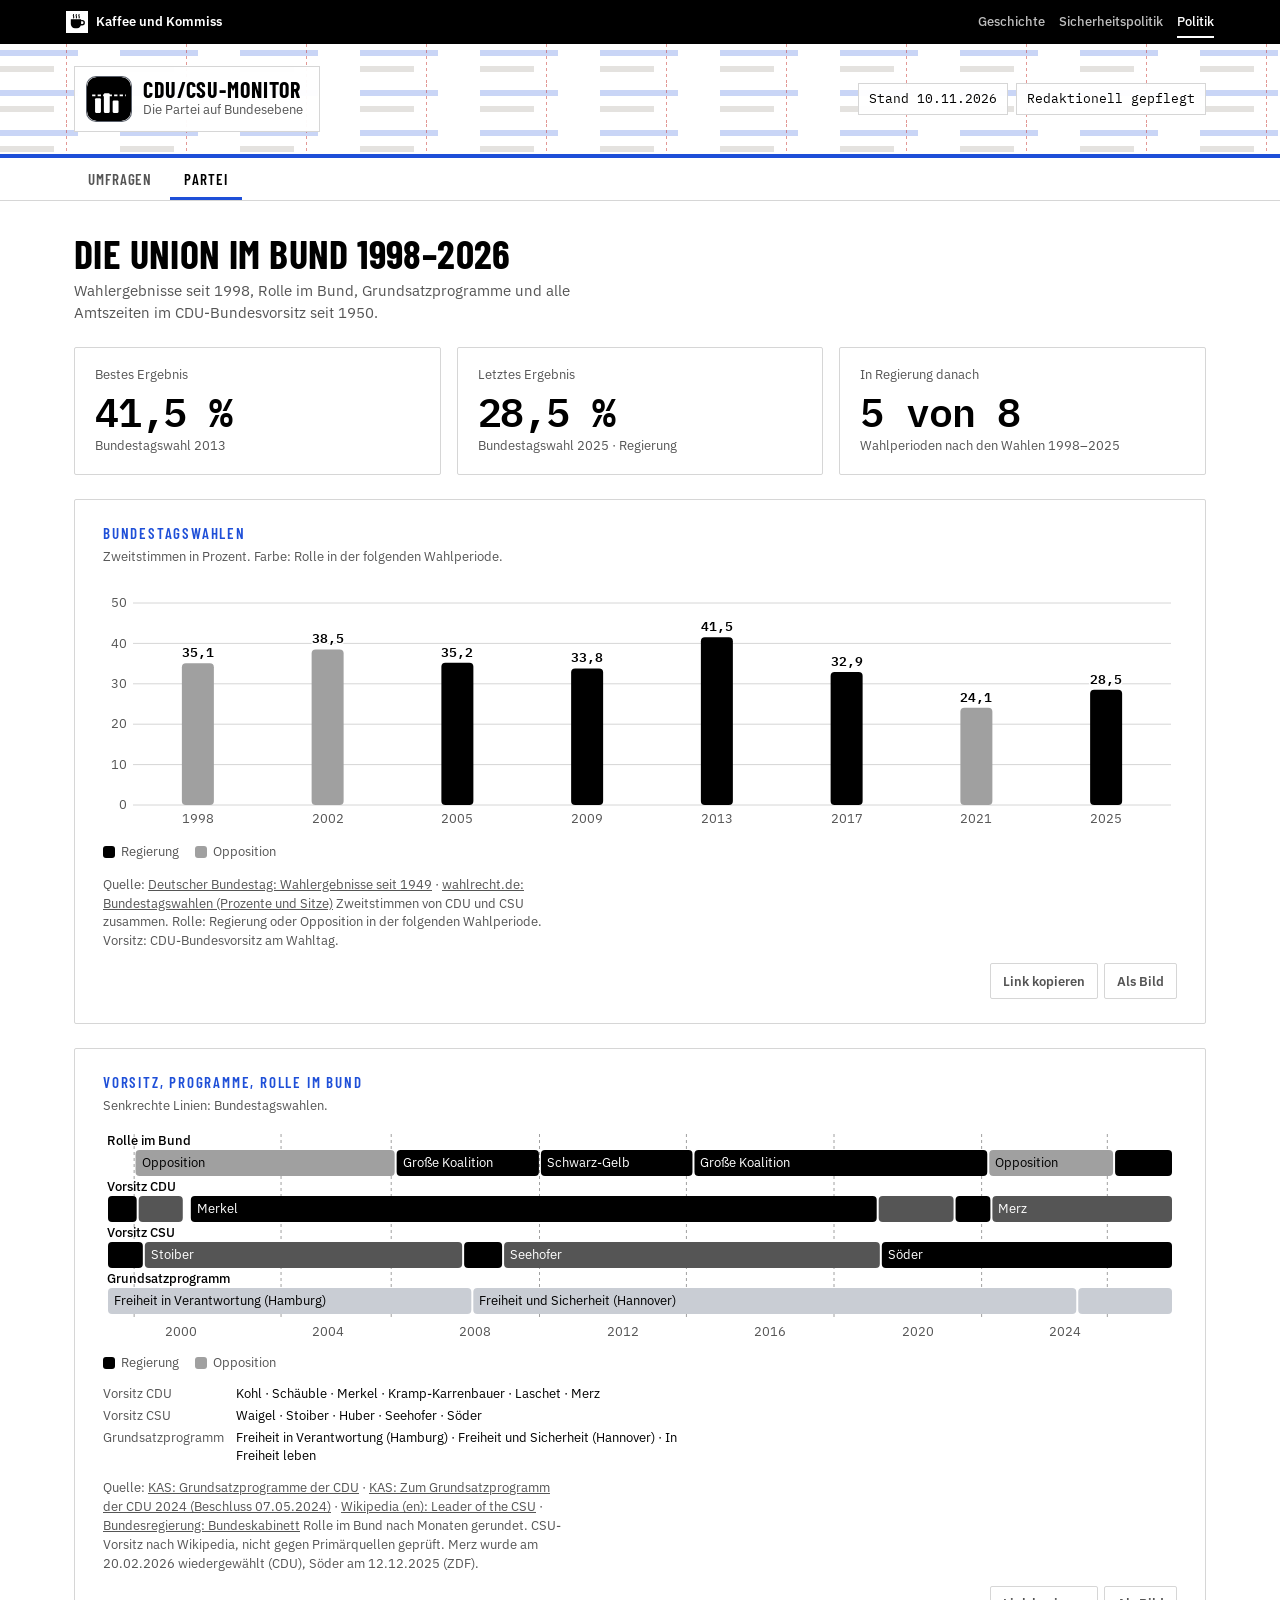
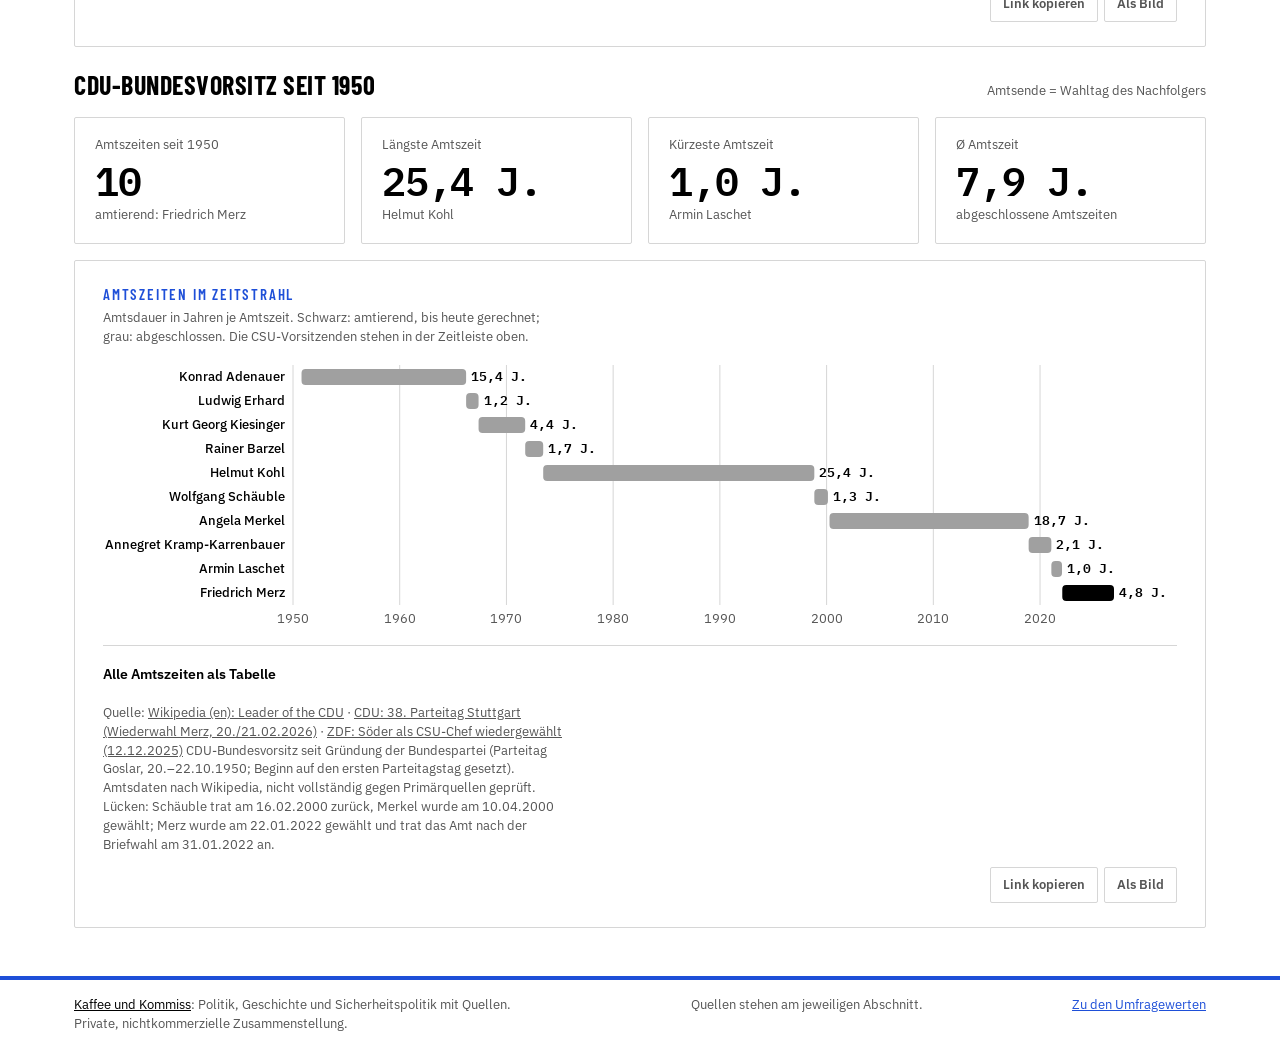
==== partei.html @ 8ecf2b10 "Neutrales Schwarz-Weiß wie im FDP-Monitor - bereich.css: Tinte #000, Grau #555 statt warmer Brauntön" ====
<!doctype html>
<html lang="de" class="kk-b-poli">
<head>
<meta charset="utf-8">
<meta name="viewport" content="width=device-width, initial-scale=1">
<title>CDU/CSU-Monitor · Partei</title>
<meta name="description" content="CDU/CSU auf Bundesebene 1998–2026: Wahlergebnisse, Rolle im Bund, Parteivorsitz und Grundsatzprogramme.">
<link rel="canonical" href="https://kaffeeundkommiss.github.io/cducsu-monitor/partei.html">
<!-- Vorschaukarten für Social Media und Blogs. Bilder erzeugt og/make-og.py (Routine, wöchentlich). -->
<meta property="og:type" content="website">
<meta property="og:site_name" content="CDU/CSU-Monitor">
<meta property="og:locale" content="de_DE">
<meta property="og:title" content="CDU/CSU-Monitor · Partei">
<meta property="og:description" content="CDU/CSU auf Bundesebene 1998–2026: Wahlergebnisse, Rolle im Bund, Parteivorsitz und Grundsatzprogramme.">
<meta property="og:url" content="https://kaffeeundkommiss.github.io/cducsu-monitor/partei.html">
<meta property="og:image" content="https://kaffeeundkommiss.github.io/cducsu-monitor/og/partei.png">
<meta property="og:image:width" content="1200">
<meta property="og:image:height" content="630">
<meta property="og:image:alt" content="Balkendiagramm der CDU/CSU-Bundestagswahlergebnisse seit 1998, gefärbt nach Rolle im Bund">
<meta name="twitter:card" content="summary_large_image">
<meta name="twitter:title" content="CDU/CSU-Monitor · Partei">
<meta name="twitter:description" content="CDU/CSU auf Bundesebene 1998–2026: Wahlergebnisse, Rolle im Bund, Parteivorsitz und Grundsatzprogramme.">
<meta name="twitter:image" content="https://kaffeeundkommiss.github.io/cducsu-monitor/og/partei.png">
<link rel="icon" href="icons/favicon.ico" sizes="32x32">
<link rel="icon" href="icons/favicon.svg" type="image/svg+xml">
<link rel="apple-touch-icon" sizes="180x180" href="icons/apple-touch-icon.png">
<link rel="manifest" href="manifest.webmanifest">
<meta name="theme-color" content="#000000">
<meta name="apple-mobile-web-app-title" content="CDU/CSU-Monitor">
<meta name="apple-mobile-web-app-capable" content="yes">
<link rel="preconnect" href="https://fonts.googleapis.com">
<link rel="preconnect" href="https://fonts.gstatic.com" crossorigin>
<link href="https://fonts.googleapis.com/css2?family=Barlow+Condensed:wght@500;600;700&family=IBM+Plex+Sans:wght@400;500;600;700&family=IBM+Plex+Mono:wght@400;500;600&display=swap" rel="stylesheet">
<link rel="stylesheet" href="basis.css">
<link rel="stylesheet" href="partei.css?v=2">
<link rel="stylesheet" href="bereich.css?v=2">
</head>
<body>
<div class="kk-leiste"><div class="kk-in">
  <a class="kk-haus" href="https://kaffeeundkommiss.github.io/"><img src="kk-tasse.svg" alt="" width="22" height="22"><span>Kaffee und Kommiss</span></a>
  <nav class="kk-bereiche" aria-label="Bereiche"><a href="https://kaffeeundkommiss.github.io/erster-Weltkrieg/">Geschichte</a><a href="https://kaffeeundkommiss.github.io/sicherheitspolitik/"><span class="kk-lang">Sicherheitspolitik</span><span class="kk-kurz">Sicherheit</span></a><a href="https://kaffeeundkommiss.github.io/politik/" aria-current="true">Politik</a></nav>
</div></div>

<header class="top">
  <div class="wrap">
    <div class="marke">
      <img src="icons/icon.svg" width="40" height="40" alt="">
      <div>
        <div class="name">CDU/CSU-Monitor</div>
        <div class="unter">Die Partei auf Bundesebene</div>
      </div>
    </div>
    <div class="badges">
      <span id="stand">Stand wird geladen …</span>
      <span>Redaktionell gepflegt</span>
    </div>
  </div>
</header>
<nav class="seiten" aria-label="Seiten">
  <div class="wrap">
    <a href="index.html">Umfragen</a>
    <a href="partei.html" aria-current="page">Partei</a>
  </div>
</nav>

<main>
  <section class="einleitung">
    <h1>Die Union im Bund 1998–2026</h1>
    <p>Wahlergebnisse seit 1998, Rolle im Bund, Grundsatzprogramme und alle Amtszeiten im CDU-Bundesvorsitz seit 1950.</p>
  </section>

  <section class="kennzahlen" id="kennzahlen" aria-label="Kennzahlen"></section>

  <section class="karte diagramm" id="bundestagswahlen" aria-labelledby="wahlen-titel" data-teilen="Bundestagswahlen" data-quelle="Bundeswahlleiterin">
    <h2 id="wahlen-titel">Bundestagswahlen</h2>
    <p class="sub">Zweitstimmen in Prozent. Farbe: Rolle in der folgenden Wahlperiode.</p>
    <div class="chart" id="chart-wahlen"></div>
    <div class="legende" id="legende-wahlen"></div>
    <p class="quelle" data-beleg="wahlen"></p>
  </section>


  <section class="karte diagramm" id="zeitleiste" aria-labelledby="zeit-titel" data-teilen="Vorsitz, Programme, Rolle im Bund" data-quelle="bpb, Bundeswahlleiterin">
    <h2 id="zeit-titel">Vorsitz, Programme, Rolle im Bund</h2>
    <p class="sub">Senkrechte Linien: Bundestagswahlen.</p>
    <div class="chart" id="chart-zeit"></div>
    <div class="legende" id="legende-zeit"></div>
    <dl class="zeit-schluessel" id="schluessel-zeit" hidden></dl>
    <p class="quelle" data-beleg="zeitleiste"></p>
  </section>

  <section class="vorsitz" id="vorsitz" aria-labelledby="vorsitz-titel">
    <div class="kopfzeile">
      <h2 id="vorsitz-titel">CDU-Bundesvorsitz seit 1950</h2>
      <span class="hint">Amtsende = Wahltag des Nachfolgers</span>
    </div>
    <div class="kennzahlen" id="vorsitz-kennzahlen"></div>
    <div class="karte diagramm" id="vorsitzende" data-teilen="Parteivorsitz" data-quelle="CDU, bpb">
      <h2 id="vorsitz-chart-titel">Amtszeiten im Zeitstrahl</h2>
      <p class="sub">Amtsdauer in Jahren je Amtszeit. Schwarz: amtierend, bis heute gerechnet; grau: abgeschlossen. Die CSU-Vorsitzenden stehen in der Zeitleiste oben.</p>
      <div class="chart" id="chart-vorsitz"></div>
      <details class="vtab">
        <summary>Alle Amtszeiten als Tabelle</summary>
        <div class="tabelle">
          <table id="tabelle-vorsitz">
            <thead><tr><th class="zahl">Nr.</th><th>Name</th><th>Beginn</th><th>Ende</th><th class="zahl">Jahre</th></tr></thead>
            <tbody></tbody>
          </table>
        </div>
      </details>
      <p class="quelle" data-beleg="vorsitz"></p>
    </div>
  </section>

</main>

<footer>
  <div class="wrap">
    <p class="kk-satz"><a href="https://kaffeeundkommiss.github.io/">Kaffee und Kommiss</a>: Politik, Geschichte und Sicherheitspolitik mit Quellen. Private, nichtkommerzielle Zusammenstellung.</p>
    <span>Quellen stehen am jeweiligen Abschnitt.</span>
    <span><a href="index.html">Zu den Umfragewerten</a></span>
  </div>
</footer>

<!-- ?v= bei jeder Änderung an monitor-utils.js / partei-utils.js hochzählen (Browser-Cache). -->
<script src="monitor-utils.js?v=3"></script>
<script src="partei-utils.js?v=3"></script>
<script src="teilen.js?v=2"></script>
<script src="partei-seite.js?v=3"></script>
</body>
</html>
---- basis.css ----
/* Kaffee und Kommiss: gemeinsames Grundsystem aller Bereiche (Variante B, 08.11.2026).
   Original im Repo kaffeeundkommiss/kaffeeundkommiss.github.io, Kopien in den Bereichs-Repos bitte gleich halten.
   Jeder Bereich setzt nur --kk-akzent, --kk-akzent-hell, --kk-kopf, --kk-muster und --kk-markierung. */
:root{
  --kk-grund:#F3F0E8; --kk-papier:#FFFDF8; --kk-tinte:#23211C; --kk-grau:#625B4E; --kk-linie:#DAD2C2;
  --kk-schild:rgba(255,253,248,.95); --kk-dimm:transparent;
  --kk-leiste:#000000; --kk-leiste-ink:#FFFFFF; --kk-leiste-mute:#BDBDBD;
  --kk-titel:"Barlow Condensed","Arial Narrow",system-ui,sans-serif;
  --kk-text:"IBM Plex Sans",system-ui,-apple-system,"Segoe UI",sans-serif;
  --kk-mono:"IBM Plex Mono",ui-monospace,"SF Mono",Menlo,monospace;
  --kk-max:960px;
  --kk-akzent:#2C281F; --kk-akzent-hell:#EEE6D6; --kk-kopf:#E9E2D3; --kk-muster:none; --kk-markierung:#CBB18C;
}
@media (prefers-color-scheme: dark){
  :root:not([data-theme="light"]){
    --kk-grund:#1D1B16; --kk-papier:#26231C; --kk-tinte:#ECE5D6; --kk-grau:#B3A891; --kk-linie:#3B362B;
    --kk-schild:rgba(38,35,28,.95); --kk-dimm:rgba(20,18,14,.5); --kk-leiste:#000000;
    --kk-akzent:#CBB18C; --kk-akzent-hell:#3A3427; --kk-kopf:#2E2A22;
  }
}
:root[data-theme="dark"]{
  --kk-grund:#1D1B16; --kk-papier:#26231C; --kk-tinte:#ECE5D6; --kk-grau:#B3A891; --kk-linie:#3B362B;
  --kk-schild:rgba(38,35,28,.95); --kk-dimm:rgba(20,18,14,.5); --kk-leiste:#000000;
  --kk-akzent:#CBB18C; --kk-akzent-hell:#3A3427; --kk-kopf:#2E2A22;
}

/* Leiste ganz oben: Rückweg zur Startseite und Wechsel zwischen den Bereichen.
   Seit 10.11.2026 auf allen Seiten fest Schwarz-Weiß (schwarze Tasse auf Weiß), unabhängig von Bereich und Modus. */
.kk-leiste{background:#000;color:#fff;font:500 13px/1.2 var(--kk-text)}
.kk-leiste .kk-in{max-width:var(--kk-max);margin:0 auto;padding:6px max(16px,env(safe-area-inset-right,0px)) 6px max(16px,env(safe-area-inset-left,0px));
  display:flex;align-items:center;justify-content:space-between;gap:12px}
.kk-haus{display:inline-flex;align-items:center;gap:8px;color:inherit;text-decoration:none;font-weight:600;white-space:nowrap;min-height:32px}
.kk-haus img{width:22px;height:22px;flex:none}
.kk-bereiche{display:flex;gap:14px}
.kk-bereiche a{color:#BDBDBD;text-decoration:none;white-space:nowrap;padding:8px 0 6px;border-bottom:2px solid transparent}
.kk-bereiche a:hover{color:#fff}
.kk-bereiche a[aria-current]{color:#fff;border-bottom-color:#fff}
.kk-leiste a:focus-visible{outline:2px solid #fff;outline-offset:2px}
.kk-kurz{display:none}
@media (max-width:520px){ .kk-lang{display:none} .kk-kurz{display:inline} .kk-bereiche{gap:12px} }
@media (max-width:360px){ .kk-haus span{display:none} }

/* Kopfband mit Bereichsmuster und Schild */
.kk-kopf{background:linear-gradient(var(--kk-dimm),var(--kk-dimm)),var(--kk-muster),var(--kk-kopf);border-bottom:4px solid var(--kk-akzent)}
.kk-schild{display:inline-flex;align-items:center;gap:12px;background:var(--kk-schild);padding:10px 16px 10px 12px;border:1px solid var(--kk-linie);color:var(--kk-tinte);text-decoration:none}
.kk-name{font:700 22px/1.05 var(--kk-titel);text-transform:uppercase;letter-spacing:.04em}
.kk-unter{font:400 13px/1.35 var(--kk-text);color:var(--kk-grau)}

/* Fuß */
.kk-fuss{border-top:4px solid var(--kk-akzent);background:var(--kk-papier);color:var(--kk-grau);font:400 13px/1.5 var(--kk-text)}
.kk-fuss .kk-in{max-width:var(--kk-max);margin:0 auto;padding:14px 16px 28px}
.kk-fuss p{margin:4px 0}
.kk-fuss a{color:var(--kk-tinte)}

/* Bereiche: Akzentfarbe, Kopfmuster, Markierung in der Leiste. Klasse am <html>-Element. */
.kk-b-gesch{--kk-akzent:#AD281D;--kk-akzent-hell:#F3DEDA;--kk-kopf:#E4E6E0;--kk-markierung:#E4533F;--kk-muster:url("data:image/svg+xml,%3Csvg xmlns='http://www.w3.org/2000/svg' width='48' height='48'%3E%3Cpath d='M0 .5H48M.5 0V48' stroke='%23AD281D' stroke-opacity='.25'/%3E%3Cpath d='M0 24.5H48M24.5 0V48' stroke='%23787060' stroke-opacity='.14'/%3E%3C/svg%3E")}
.kk-b-sipo{--kk-akzent:#4C5233;--kk-akzent-hell:#E4E5D6;--kk-kopf:#CBB18C;--kk-markierung:#A4AE7A;--kk-muster:url("tarn.svg")}
.kk-b-poli{--kk-akzent:#1E4FD8;--kk-akzent-hell:#E3EAFB;--kk-kopf:#ECEEF3;--kk-markierung:#7C9BF0;--kk-muster:url("data:image/svg+xml,%3Csvg xmlns='http://www.w3.org/2000/svg' width='120' height='40'%3E%3Crect y='6' width='78' height='6' fill='%231E4FD8' fill-opacity='.24'/%3E%3Crect y='22' width='54' height='6' fill='%23787060' fill-opacity='.2'/%3E%3Cpath d='M66.5 0V40' stroke='%23C8322B' stroke-opacity='.5' stroke-dasharray='3 3'/%3E%3C/svg%3E")}
@media (prefers-color-scheme: dark){
  :root.kk-b-gesch:not([data-theme="light"]),:root:not([data-theme="light"]) .kk-b-gesch{--kk-akzent:#E4533F;--kk-akzent-hell:#3D2420;--kk-kopf:#24221D;--kk-markierung:#E4533F}
  :root.kk-b-sipo:not([data-theme="light"]),:root:not([data-theme="light"]) .kk-b-sipo{--kk-akzent:#A4AE7A;--kk-akzent-hell:#2F3324;--kk-kopf:#CBB18C;--kk-markierung:#A4AE7A}
  :root.kk-b-poli:not([data-theme="light"]),:root:not([data-theme="light"]) .kk-b-poli{--kk-akzent:#7C9BF0;--kk-akzent-hell:#1F2740;--kk-kopf:#22242A;--kk-markierung:#7C9BF0}
}
:root[data-theme="dark"].kk-b-gesch,:root[data-theme="dark"] .kk-b-gesch{--kk-akzent:#E4533F;--kk-akzent-hell:#3D2420;--kk-kopf:#24221D;--kk-markierung:#E4533F}
:root[data-theme="dark"].kk-b-sipo,:root[data-theme="dark"] .kk-b-sipo{--kk-akzent:#A4AE7A;--kk-akzent-hell:#2F3324;--kk-kopf:#CBB18C;--kk-markierung:#A4AE7A}
:root[data-theme="dark"].kk-b-poli,:root[data-theme="dark"] .kk-b-poli{--kk-akzent:#7C9BF0;--kk-akzent-hell:#1F2740;--kk-kopf:#22242A;--kk-markierung:#7C9BF0}

/* Lesefluss: Zeilenlänge für Fließtext begrenzen. 36em ergibt etwa 70–75 Zeichen je Zeile (Startwert).
   :where() hat keine Spezifität, seiteneigene max-width-Regeln gehen daher immer vor. */
:where(p,dd){max-width:36em}
:where(.srcs,.srclist)>li{max-width:40em}
/* Kurze Übergänge für Links und Schaltflächen, abgeschaltet bei „Bewegung reduzieren“ */
:where(a,button,summary){transition:color .15s ease,background-color .15s ease,border-color .15s ease,text-decoration-color .15s ease,opacity .15s ease}
@media (prefers-reduced-motion:reduce){:where(a,button,summary){transition:none}}
---- partei.css ----
/* Gestaltung von partei.html. */
  /* Farben und Schrift wie index.html. Rollen: Regierung = --partei, Opposition = --opp,
     nicht im Bundestag = --huerde. */
  :root{
    --bg:#F5F6F2; --paper:#FFFFFF; --ink:#171A21; --mute:#5E6470; --line:#E3E5DE;
    --rail:#EEF0EA; --hair:#F0F1EC;
    --ueber:#1E4FD8; --partei:#000000; --huerde:#7A1E14; --opp:#A0A0A0;
    --body:"IBM Plex Sans",system-ui,sans-serif;
    --mono:"IBM Plex Mono",ui-monospace,monospace;
    --max:1180px; --r:14px;
  }
  *{box-sizing:border-box}
  html{-webkit-text-size-adjust:100%}
  body{margin:0;background:var(--bg);color:var(--ink);font-family:var(--body);font-size:15px;line-height:1.45}
  a{color:var(--ueber)} a:hover{color:#163BA3}
  .wrap{max-width:var(--max);margin:0 auto;padding:0 24px}
  h2{margin:0;font-size:22px;font-weight:700;letter-spacing:-.01em}

  /* ---------- Kopf (wie index.html) ---------- */
  header.top{background:var(--ink);color:#F5F6F2}
  header.top .wrap{display:flex;flex-wrap:wrap;align-items:center;justify-content:space-between;gap:16px;padding-top:18px;padding-bottom:18px}
  .marke{display:flex;align-items:center;gap:14px}
  .marke img{width:40px;height:40px;display:block;border-radius:9px;box-shadow:0 0 0 1px #5A606B}
  .marke .name{font-weight:700;font-size:20px;letter-spacing:-.01em}
  .marke .unter{font-size:13px;color:#B9BDC6}
  .badges{display:flex;flex-wrap:wrap;gap:8px;font-family:var(--mono);font-size:13px}
  .badges span{padding:6px 10px;border:1px solid #3A3F4B;border-radius:6px;white-space:nowrap}
  nav.seiten{background:var(--ink);border-top:1px solid #2A2E38}
  nav.seiten .wrap{display:flex;gap:4px}
  nav.seiten a{color:#B9BDC6;text-decoration:none;font-weight:600;font-size:14px;padding:12px 14px;border-bottom:3px solid transparent}
  nav.seiten a:hover{color:#F5F6F2}
  nav.seiten a[aria-current="page"]{color:#F5F6F2;border-bottom-color:#F5F6F2}
  nav.seiten a:focus-visible{outline:2px solid #F5F6F2;outline-offset:-2px}

  main{max-width:var(--max);margin:0 auto;padding:32px 24px 8px;display:flex;flex-direction:column;gap:24px}
  .karte{background:var(--paper);border:1px solid var(--line);border-radius:var(--r)}
  .einleitung h1{margin:0;font-size:28px;font-weight:700;letter-spacing:-.015em}
  .einleitung p{margin:6px 0 0;color:var(--mute);max-width:36em}

  .kennzahlen{display:grid;grid-template-columns:repeat(auto-fit,minmax(200px,1fr));gap:16px}
  .kennzahlen .karte{padding:18px 20px}
  .kennzahlen .lbl{font-size:13px;color:var(--mute)}
  .kennzahlen .num{font-family:var(--mono);font-weight:600;font-size:40px;letter-spacing:-.03em;line-height:1.1;margin-top:4px}
  .kennzahlen .num.rot{color:var(--huerde)}
  .kennzahlen .sub{font-size:13px;color:var(--mute);margin-top:4px}

  .diagramm{padding:24px 28px;min-width:0}
  .diagramm h2{font-size:15px;font-weight:600;text-transform:uppercase;letter-spacing:.06em;color:var(--mute)}
  .diagramm .sub{margin:6px 0 14px;font-size:13px;color:var(--mute);max-width:36em}
  .chart{position:relative;min-height:240px}
  .chart svg{display:block;width:100%;height:auto;overflow:visible}
  .chart text{font-family:var(--body);font-size:13px;fill:var(--mute)}
  .chart text.stark{fill:var(--ink);font-weight:500}
  .chart text.wert{font-family:var(--mono);font-weight:600;fill:var(--ink)}
  /* Werte über Linien freistellen, wie .fv-frei auf der Umfrageseite */
  .chart text.frei{paint-order:stroke fill;stroke:var(--paper);stroke-width:3.5px;stroke-linejoin:round}
  .legende{display:flex;flex-wrap:wrap;gap:6px 16px;margin-top:12px;font-size:13px;color:var(--mute)}
  .legende span{display:inline-flex;align-items:center;gap:6px}
  .legende i{width:12px;height:12px;border-radius:3px;display:inline-block}

  #chart-zeit{min-height:0}
  /* Schlüssel unter der Zeitleiste: nennt, was in zu schmalen Balken nicht beschriftet ist */
  .zeit-schluessel{margin:12px 0 0;display:grid;grid-template-columns:auto 1fr;gap:4px 12px;font-size:13px;line-height:1.4}
  .zeit-schluessel dt{color:var(--mute)}
  .zeit-schluessel dd{margin:0}

  .tip{position:absolute;pointer-events:none;display:none;z-index:2;max-width:280px;
    background:var(--paper);border:1px solid var(--line);border-radius:8px;
    padding:8px 10px;font-size:13px;line-height:1.45;box-shadow:0 4px 14px rgba(23,26,33,.16)}
  .tip .k{font-family:var(--mono);color:var(--mute);margin-bottom:2px}
  .tip .m{font-weight:600}

  .kopfzeile{display:flex;justify-content:space-between;align-items:baseline;flex-wrap:wrap;gap:8px}
  .kopfzeile .hint{font-size:13px;color:var(--mute)}
  .vorsitz{display:flex;flex-direction:column;gap:16px}
  details.vtab{margin-top:16px;border-top:1px solid var(--line);padding-top:12px}
  details.vtab>summary{cursor:pointer;font-size:14px;font-weight:600;min-height:32px;display:flex;align-items:center}
  details.vtab>summary:focus-visible{outline:2px solid var(--ueber);outline-offset:2px}
  .tabelle{overflow-x:auto;margin-top:8px}
  .tabelle table{width:100%;border-collapse:collapse;font-size:14px;min-width:420px}
  .tabelle th{text-align:left;padding:8px 12px;font-size:13px;font-weight:600;text-transform:uppercase;letter-spacing:.05em;color:var(--mute)}
  .tabelle td{padding:8px 12px;border-top:1px solid var(--hair)}
  .tabelle td.zahl,.tabelle th.zahl{text-align:right;font-family:var(--mono)}
  .tabelle td.datum{font-family:var(--mono);color:var(--mute)}
  .tabelle tr.laufend td{font-weight:600}
  .quelle{margin:14px 0 0;font-size:13px;color:var(--mute)}
  .quelle a{color:var(--mute)}
  .fehler{padding:20px;font-size:14px;color:#8A1C12;background:#FDECEA;border-radius:var(--r)}

  footer{margin-top:40px}
  footer .wrap{border-top:1px solid var(--line);padding:20px 0 48px;display:flex;flex-wrap:wrap;justify-content:space-between;gap:12px;font-size:13px;color:var(--mute)}

  @media(max-width:599px){
    .wrap,main{padding-left:16px;padding-right:16px}
    main{padding-top:20px}
    .einleitung h1{font-size:24px}
    .diagramm{padding:18px 16px}
    .kennzahlen{grid-template-columns:repeat(2,minmax(0,1fr));gap:10px}
    .kennzahlen .karte{padding:14px}
    .kennzahlen .num{font-size:26px}
    .zeit-schluessel{grid-template-columns:1fr;gap:0}
    .zeit-schluessel dd{margin-bottom:8px}
  }
---- bereich.css ----
/* Bereichsnote Politik im Grundsystem Kaffee und Kommiss (basis.css): Blau, Umfragebalken im Kopfband, gelbes Signet.
   Schwarz, Weiß und neutrale Grautöne ohne Farbstich (17.11.2026); Farbe tragen nur Daten, Akzent und Signet.
   Überschreibt Grundfarben, Kopf, Navigation, Fuß und Ecken von index.html und partei.html.
   Die Seite hat keinen Dunkelmodus, deshalb bleibt auch das Grundsystem hell. */
:root.kk-b-poli { --kk-max: 1180px;
  --bg: #FFFFFF; --paper: #FFFFFF; --ink: #000000; --mute: #555555; --line: #D6D6D6; --rail: #ECECEC; --hair: #EEEEEE;
  --keine-bg: #EEEEEE; --keine-fg: #555555; --r: 2px;
  /* weiß wie Startseite und Politik-Übersicht (10.11.2026) */
  --kk-grund: #FFFFFF; --kk-papier: #FFFFFF; --kk-tinte: #000000; --kk-grau: #555555; --kk-linie: #D6D6D6;
  --kk-schild: rgba(255,255,255,.96); --kk-kopf: #FFFFFF }
@media (prefers-color-scheme: dark) { :root.kk-b-poli:not([data-theme="light"]) {
  --kk-grund: #FFFFFF; --kk-papier: #FFFFFF; --kk-tinte: #000000; --kk-grau: #555555; --kk-linie: #D6D6D6;
  --kk-schild: rgba(255,255,255,.96); --kk-dimm: transparent; --kk-leiste: #000000;
  --kk-akzent: #1E4FD8; --kk-akzent-hell: #E3EAFB; --kk-kopf: #FFFFFF; --kk-markierung: #7C9BF0; color-scheme: light } }

/* Kopf: Kopfband mit Umfragebalken statt dunklem Balken */
.kk-b-poli header.top { background: linear-gradient(var(--kk-dimm), var(--kk-dimm)), var(--kk-muster), var(--kk-kopf);
  color: var(--kk-tinte); border-bottom: 4px solid var(--kk-akzent) }
.kk-b-poli header.top .wrap { padding-top: 22px; padding-bottom: 22px }
.kk-b-poli .marke { background: var(--kk-schild); border: 1px solid var(--kk-linie); padding: 10px 16px 10px 12px; gap: 12px }
.kk-b-poli .marke img { width: 44px; height: 44px }
.kk-b-poli .marke .name { font: 700 22px/1.05 var(--kk-titel); text-transform: uppercase; letter-spacing: .04em }
.kk-b-poli .marke .unter { color: var(--kk-grau) }
.kk-b-poli .badges span { background: var(--kk-schild); border-color: var(--kk-linie); border-radius: 0 }
.kk-b-poli .badge-knopf { background: var(--kk-schild); border-color: var(--kk-akzent); color: var(--kk-akzent); border-radius: 0 }
.kk-b-poli .badge-knopf:hover { background: var(--kk-akzent); color: #fff }

/* Seitennavigation wie in den anderen Bereichen: helle Leiste, Versalien, Akzentstrich */
.kk-b-poli nav.seiten { background: var(--paper); border-top: 0; border-bottom: 1px solid var(--line) }
.kk-b-poli nav.seiten a { color: var(--mute); font: 600 15px/1.2 var(--kk-titel); text-transform: uppercase; letter-spacing: .06em; padding: 12px 14px 9px }
.kk-b-poli nav.seiten a:hover { color: var(--ink) }
.kk-b-poli nav.seiten a[aria-current="page"] { color: var(--ink); border-bottom-color: var(--kk-akzent) }
.kk-b-poli nav.seiten a:focus-visible { outline-color: var(--kk-akzent) }

/* Überschriften in der Titelschrift */
.kk-b-poli main h2 { font: 700 26px/1.1 var(--kk-titel); text-transform: uppercase; letter-spacing: .02em }
.kk-b-poli .einleitung h1 { font: 700 clamp(30px, 5vw, 40px)/1.02 var(--kk-titel); text-transform: uppercase; letter-spacing: .01em }
.kk-b-poli .ueberschrift, .kk-b-poli .diagramm h2 { font: 600 15px/1.2 var(--kk-titel); letter-spacing: .12em; text-transform: uppercase; color: var(--kk-akzent) }

/* Eckige Formen wie im Grundsystem */
.kk-b-poli .karte, .kk-b-poli .kennzahlen > div, .kk-b-poli .chip, .kk-b-poli .momentaufnahme,
.kk-b-poli details.insts > summary, .kk-b-poli button, .kk-b-poli .kachel { border-radius: 2px }

/* Fuß: gemeinsamer Abschluss mit Akzentlinie */
.kk-b-poli footer { margin-top: 40px; background: var(--paper); border-top: 4px solid var(--kk-akzent) }
.kk-b-poli footer .wrap { border-top: 0; padding: 16px 24px 28px }
.kk-b-poli footer .kk-satz { flex-basis: 100%; margin: 0; color: var(--mute) }
.kk-b-poli footer .kk-satz a { color: var(--ink) }
@media (max-width: 599px) { .kk-b-poli footer .wrap { padding-left: 16px; padding-right: 16px } }
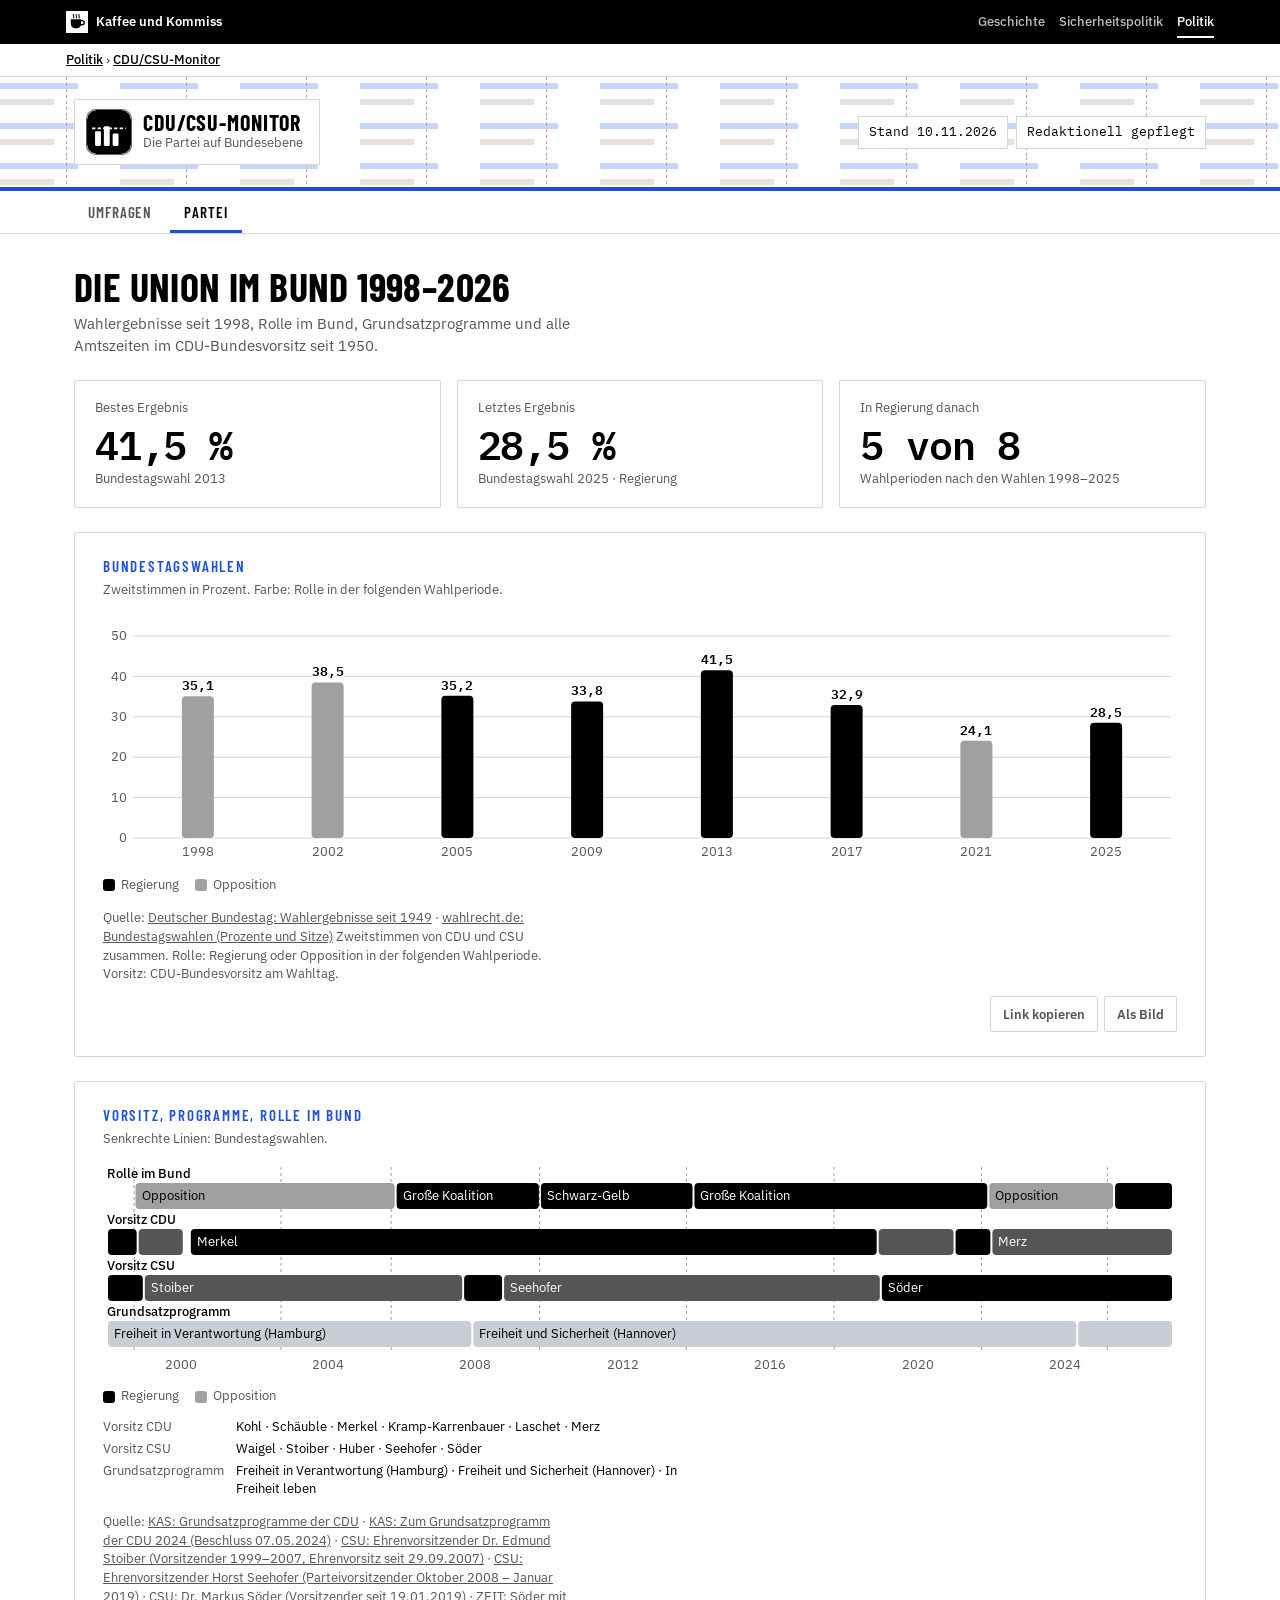
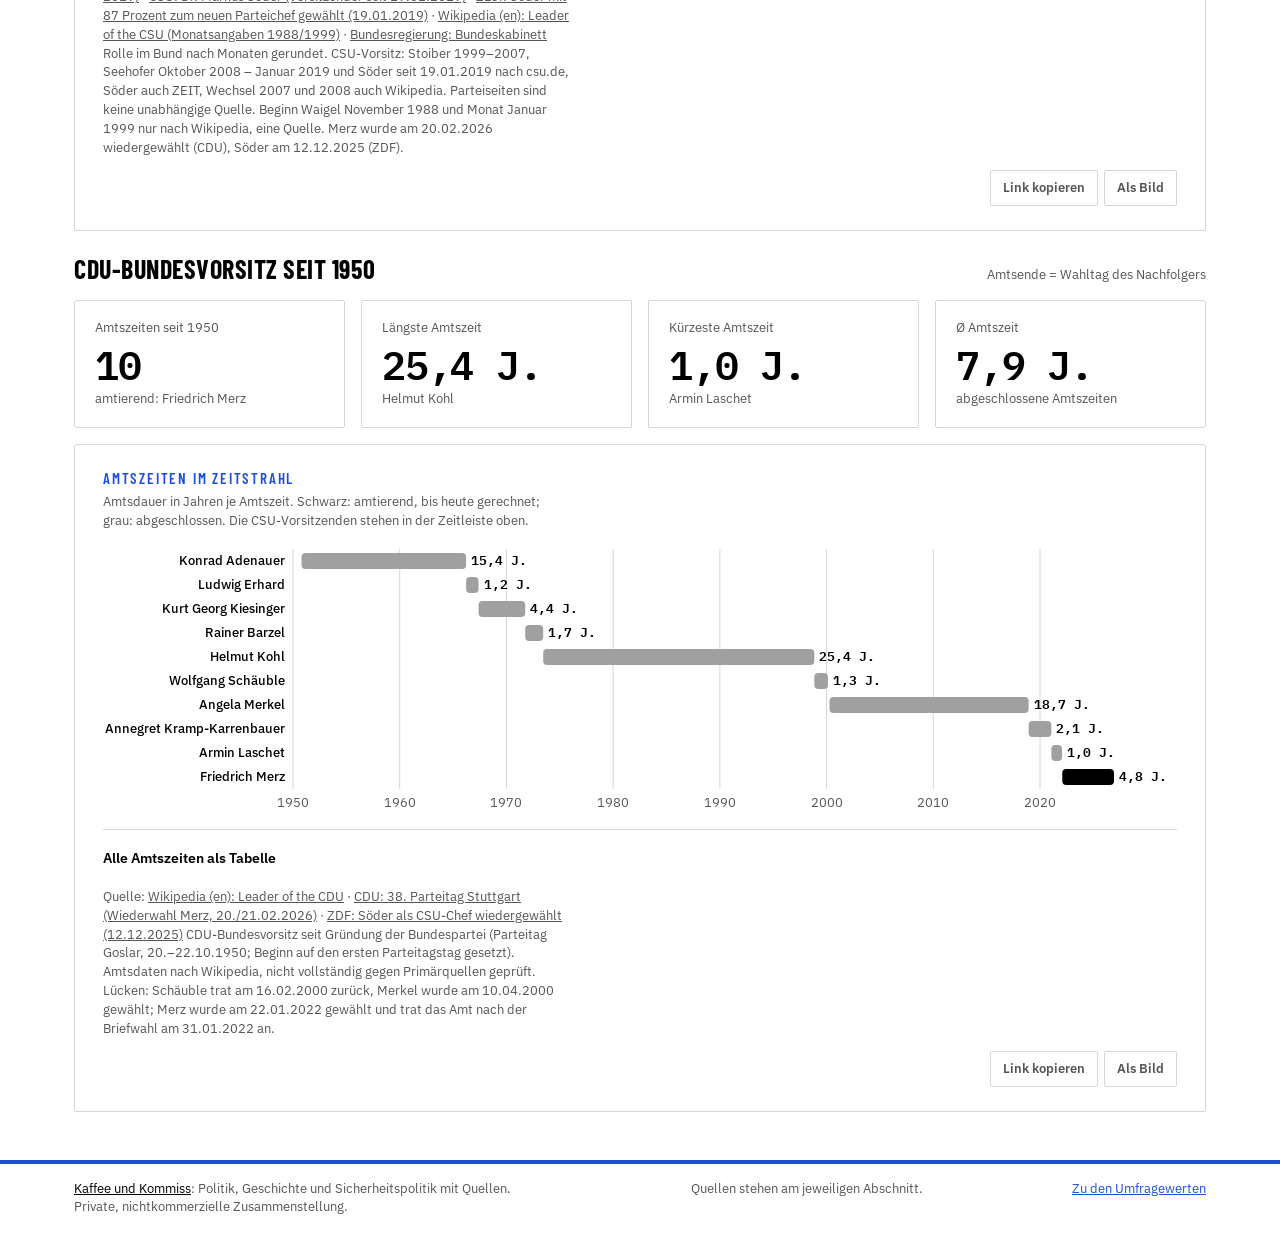
==== commit c8fc76be: "Layoutprüfung: Barrierefreiheit und einheitlicher Seitenaufbau Co-Authored-By: Claude Opus 5.5 <nore" ====
--- a/partei.html
+++ b/partei.html
@@ -38,9 +38,10 @@
 <body>
 <div class="kk-leiste"><div class="kk-in">
   <a class="kk-haus" href="https://kaffeeundkommiss.github.io/"><img src="kk-tasse.svg" alt="" width="22" height="22"><span>Kaffee und Kommiss</span></a>
-  <nav class="kk-bereiche" aria-label="Bereiche"><a href="https://kaffeeundkommiss.github.io/erster-Weltkrieg/">Geschichte</a><a href="https://kaffeeundkommiss.github.io/sicherheitspolitik/"><span class="kk-lang">Sicherheitspolitik</span><span class="kk-kurz">Sicherheit</span></a><a href="https://kaffeeundkommiss.github.io/politik/" aria-current="true">Politik</a></nav>
+  <nav class="kk-bereiche" aria-label="Bereiche"><a href="https://kaffeeundkommiss.github.io/geschichte/">Geschichte</a><a href="https://kaffeeundkommiss.github.io/sicherheitspolitik/"><span class="kk-lang">Sicherheitspolitik</span><span class="kk-kurz">Sicherheit</span></a><a href="https://kaffeeundkommiss.github.io/politik/" aria-current="true">Politik</a></nav>
 </div></div>
 
+<nav class="kk-pfad" aria-label="Pfad"><div class="kk-in"><a href="https://kaffeeundkommiss.github.io/politik/">Politik</a> › <a href="index.html">CDU/CSU-Monitor</a></div></nav>
 <header class="top">
   <div class="wrap">
     <div class="marke">
--- a/basis.css
+++ b/basis.css
@@ -72,3 +72,9 @@
 /* Kurze Übergänge für Links und Schaltflächen, abgeschaltet bei „Bewegung reduzieren“ */
 :where(a,button,summary){transition:color .15s ease,background-color .15s ease,border-color .15s ease,text-decoration-color .15s ease,opacity .15s ease}
 @media (prefers-reduced-motion:reduce){:where(a,button,summary){transition:none}}
+
+/* Pfad zur Themenübersicht unter der Leiste */
+.kk-pfad{background:var(--kk-papier);border-bottom:1px solid var(--kk-linie);font:500 13px/1.4 var(--kk-text);color:var(--kk-grau)}
+.kk-pfad .kk-in{max-width:var(--kk-max);margin:0 auto;padding:7px max(16px,env(safe-area-inset-right,0px)) 7px max(16px,env(safe-area-inset-left,0px))}
+.kk-pfad a{color:var(--kk-tinte)}
+.kk-pfad [aria-current]{color:var(--kk-grau)}
--- a/bereich.css
+++ b/bereich.css
@@ -47,3 +47,6 @@
 .kk-b-poli footer .kk-satz { flex-basis: 100%; margin: 0; color: var(--mute) }
 .kk-b-poli footer .kk-satz a { color: var(--ink) }
 @media (max-width: 599px) { .kk-b-poli footer .wrap { padding-left: 16px; padding-right: 16px } }
+
+/* Monitorname ist auf der Umfrageseite die Hauptüberschrift (h1) */
+.marke h1.name { margin: 0 }
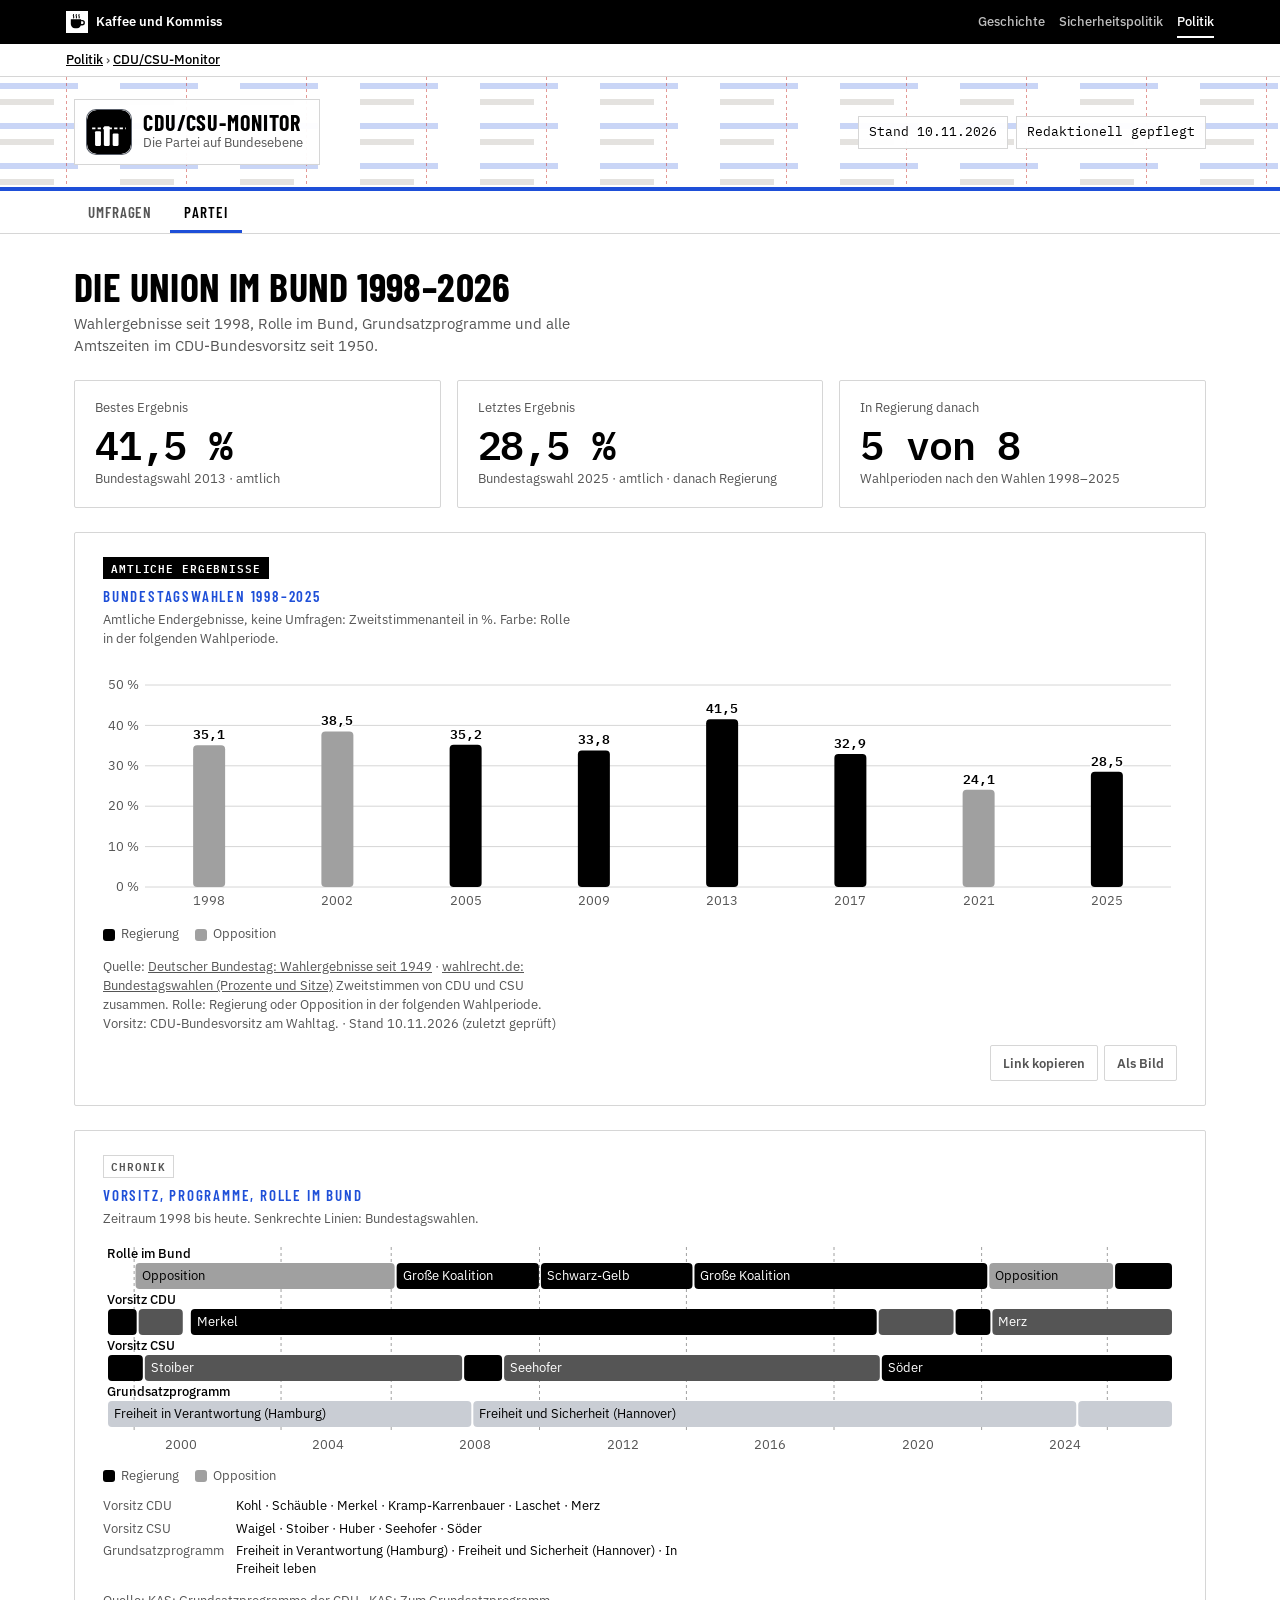
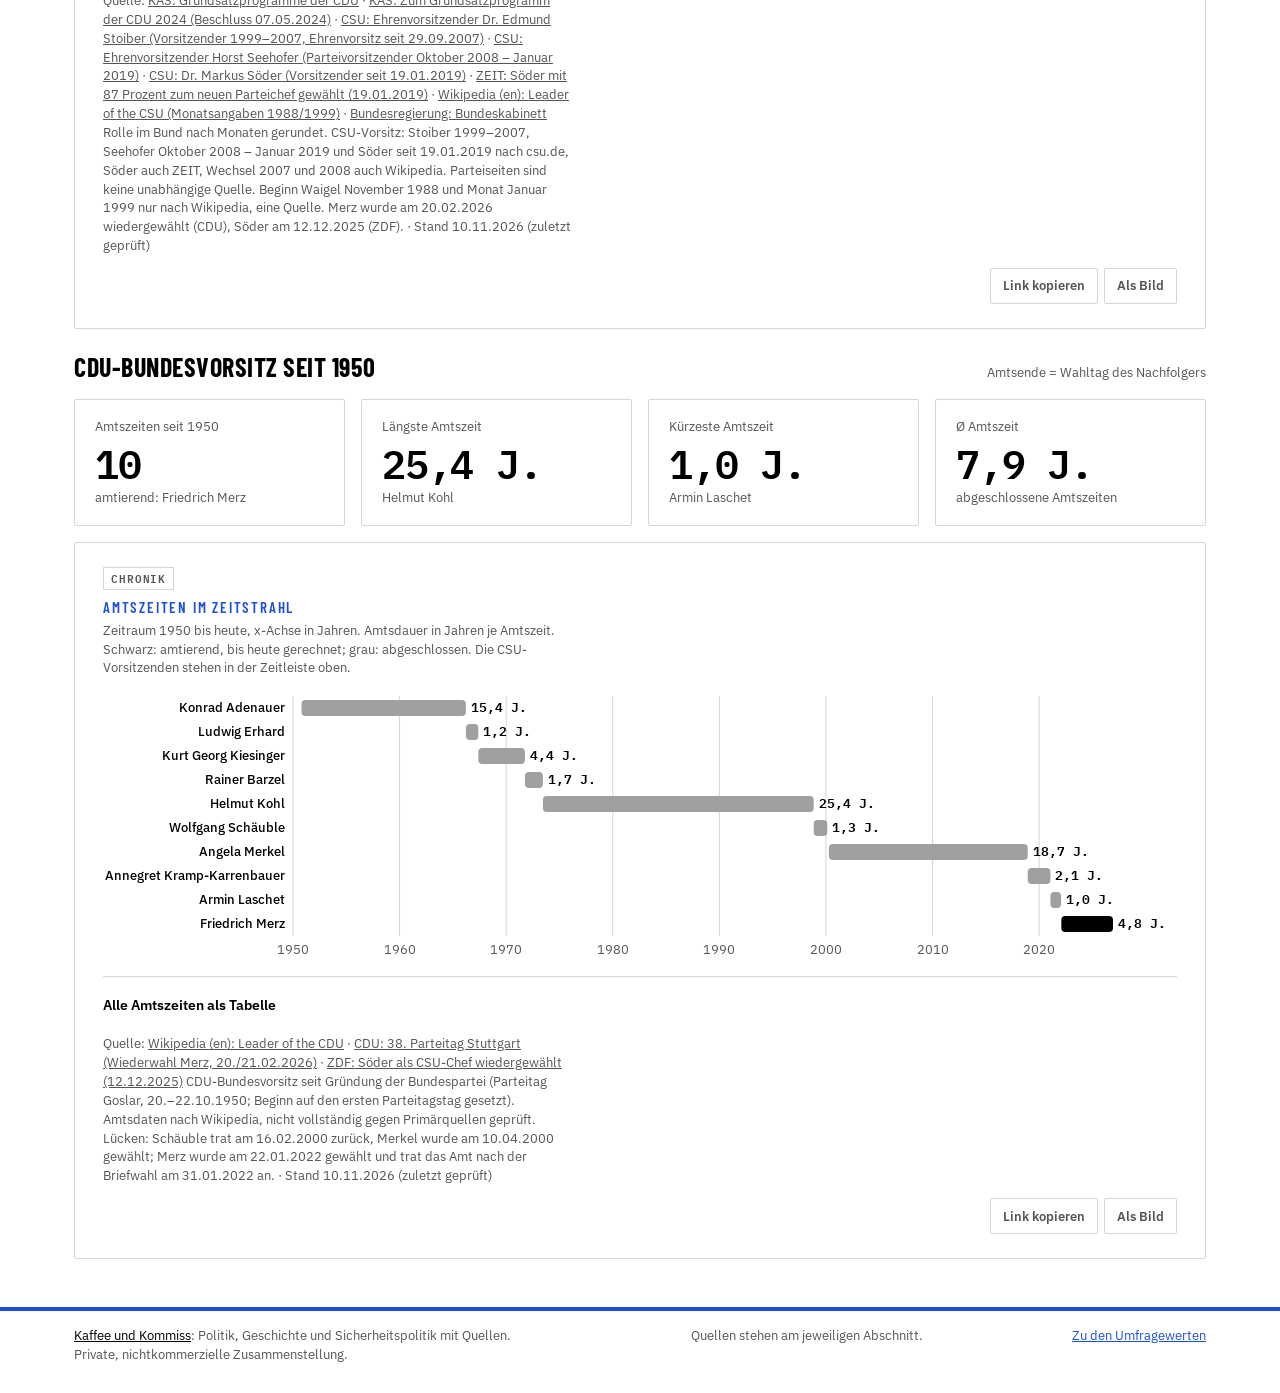
==== commit 81ae1a2a: "Diagramme eindeutig beschriften: Umfrage, amtliches Ergebnis, Chronik Kennzeichen je Diagramm, Einhe" ====
--- a/partei.html
+++ b/partei.html
@@ -33,7 +33,7 @@
 <link href="https://fonts.googleapis.com/css2?family=Barlow+Condensed:wght@500;600;700&family=IBM+Plex+Sans:wght@400;500;600;700&family=IBM+Plex+Mono:wght@400;500;600&display=swap" rel="stylesheet">
 <link rel="stylesheet" href="basis.css">
 <link rel="stylesheet" href="partei.css?v=2">
-<link rel="stylesheet" href="bereich.css?v=2">
+<link rel="stylesheet" href="bereich.css?v=3">
 </head>
 <body>
 <div class="kk-leiste"><div class="kk-in">
@@ -73,8 +73,9 @@
   <section class="kennzahlen" id="kennzahlen" aria-label="Kennzahlen"></section>
 
   <section class="karte diagramm" id="bundestagswahlen" aria-labelledby="wahlen-titel" data-teilen="Bundestagswahlen" data-quelle="Bundeswahlleiterin">
+    <span class="art amtlich">Amtliche Ergebnisse</span>
     <h2 id="wahlen-titel">Bundestagswahlen</h2>
-    <p class="sub">Zweitstimmen in Prozent. Farbe: Rolle in der folgenden Wahlperiode.</p>
+    <p class="sub">Amtliche Endergebnisse, keine Umfragen: Zweitstimmenanteil in %. Farbe: Rolle in der folgenden Wahlperiode.</p>
     <div class="chart" id="chart-wahlen"></div>
     <div class="legende" id="legende-wahlen"></div>
     <p class="quelle" data-beleg="wahlen"></p>
@@ -82,8 +83,9 @@
 
 
   <section class="karte diagramm" id="zeitleiste" aria-labelledby="zeit-titel" data-teilen="Vorsitz, Programme, Rolle im Bund" data-quelle="bpb, Bundeswahlleiterin">
+    <span class="art chronik">Chronik</span>
     <h2 id="zeit-titel">Vorsitz, Programme, Rolle im Bund</h2>
-    <p class="sub">Senkrechte Linien: Bundestagswahlen.</p>
+    <p class="sub"><span id="zeit-zeitraum"></span>Senkrechte Linien: Bundestagswahlen.</p>
     <div class="chart" id="chart-zeit"></div>
     <div class="legende" id="legende-zeit"></div>
     <dl class="zeit-schluessel" id="schluessel-zeit" hidden></dl>
@@ -97,8 +99,9 @@
     </div>
     <div class="kennzahlen" id="vorsitz-kennzahlen"></div>
     <div class="karte diagramm" id="vorsitzende" data-teilen="Parteivorsitz" data-quelle="CDU, bpb">
+      <span class="art chronik">Chronik</span>
       <h2 id="vorsitz-chart-titel">Amtszeiten im Zeitstrahl</h2>
-      <p class="sub">Amtsdauer in Jahren je Amtszeit. Schwarz: amtierend, bis heute gerechnet; grau: abgeschlossen. Die CSU-Vorsitzenden stehen in der Zeitleiste oben.</p>
+      <p class="sub"><span id="vorsitz-zeitraum"></span>Amtsdauer in Jahren je Amtszeit. Schwarz: amtierend, bis heute gerechnet; grau: abgeschlossen. Die CSU-Vorsitzenden stehen in der Zeitleiste oben.</p>
       <div class="chart" id="chart-vorsitz"></div>
       <details class="vtab">
         <summary>Alle Amtszeiten als Tabelle</summary>
--- a/basis.css
+++ b/basis.css
@@ -45,6 +45,13 @@
 .kk-schild{display:inline-flex;align-items:center;gap:12px;background:var(--kk-schild);padding:10px 16px 10px 12px;border:1px solid var(--kk-linie);color:var(--kk-tinte);text-decoration:none}
 .kk-name{font:700 22px/1.05 var(--kk-titel);text-transform:uppercase;letter-spacing:.04em}
 .kk-unter{font:400 13px/1.35 var(--kk-text);color:var(--kk-grau)}
+/* Handy: Kopfband flacher, damit Hauptinhalt früher sichtbar ist (Arbeitspaket 3, 22.11.2026).
+   Gilt für beide Kopfbauarten (.kk-kopf und header.top). :root:root hebt die Spezifität über die
+   seiteneigenen Regeln in style.css/bereich.css, die nach basis.css geladen werden. Desktop unverändert. */
+@media (max-width:640px){
+  :root:root .kk-kopf .kk-in,:root:root .kk-kopf .wrap,:root:root header.top>.wrap{padding-top:12px;padding-bottom:12px;row-gap:8px}
+  :root:root .kk-schild,:root:root header.top .marke{padding:7px 12px 7px 10px}
+}
 
 /* Fuß */
 .kk-fuss{border-top:4px solid var(--kk-akzent);background:var(--kk-papier);color:var(--kk-grau);font:400 13px/1.5 var(--kk-text)}
--- a/bereich.css
+++ b/bereich.css
@@ -50,3 +50,12 @@
 
 /* Monitorname ist auf der Umfrageseite die Hauptüberschrift (h1) */
 .marke h1.name { margin: 0 }
+
+/* Kennzeichen über Diagrammen (22.11.2026): Umfrage, amtliches Ergebnis oder Chronik.
+   Als Text, nicht nur als Farbe, damit es auch in Graustufen und auf Screenshots eindeutig ist.
+   Umfragen gestrichelt (Schätzung), amtliche Ergebnisse vollflächig (festgestellt). */
+.art { display: inline-block; margin: 0 0 8px; padding: 3px 7px; font: 600 11px/1.3 var(--mono, monospace);
+  letter-spacing: .08em; text-transform: uppercase; border: 1px solid; border-radius: 0; white-space: nowrap }
+.art.umfrage { color: var(--kk-akzent, #1E4FD8); border-style: dashed; background: #FFFFFF }
+.art.amtlich { color: #FFFFFF; background: #000000; border-color: #000000 }
+.art.chronik { color: #555555; border-color: #D6D6D6; background: #FFFFFF }
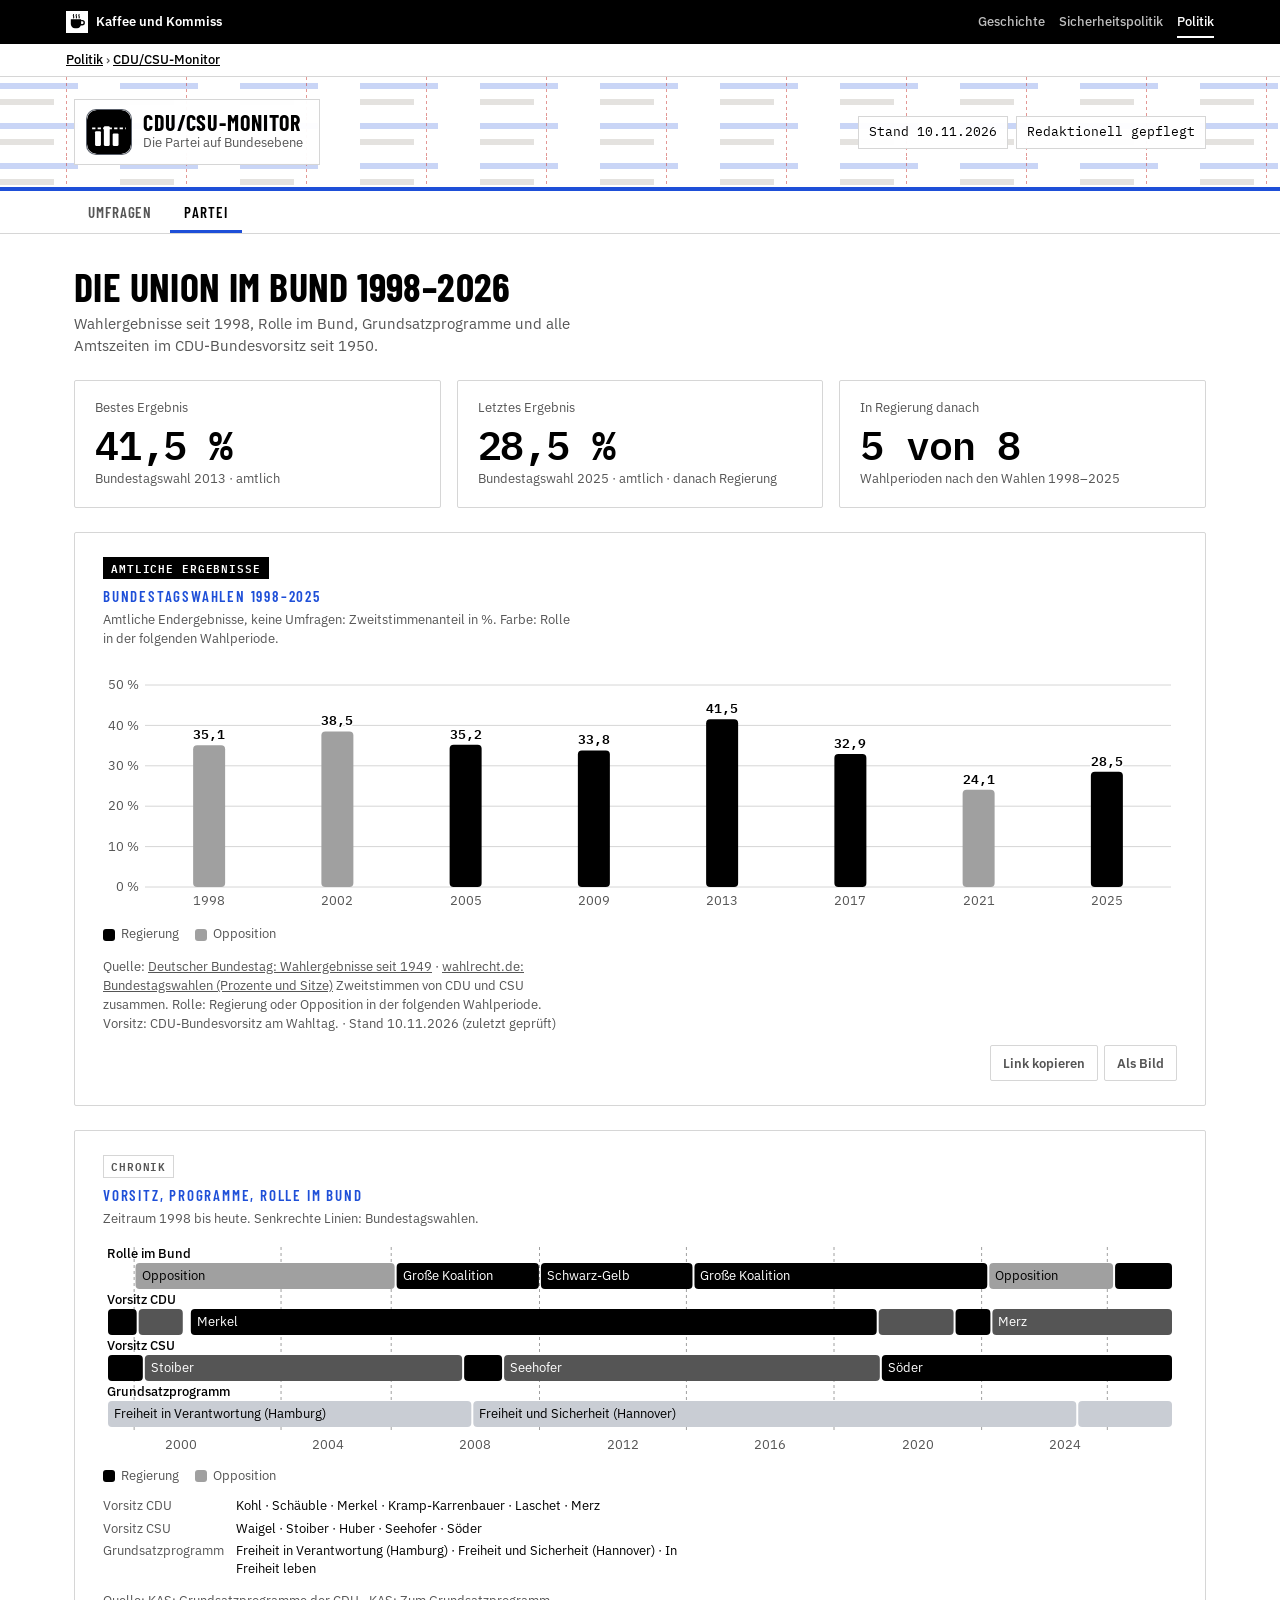
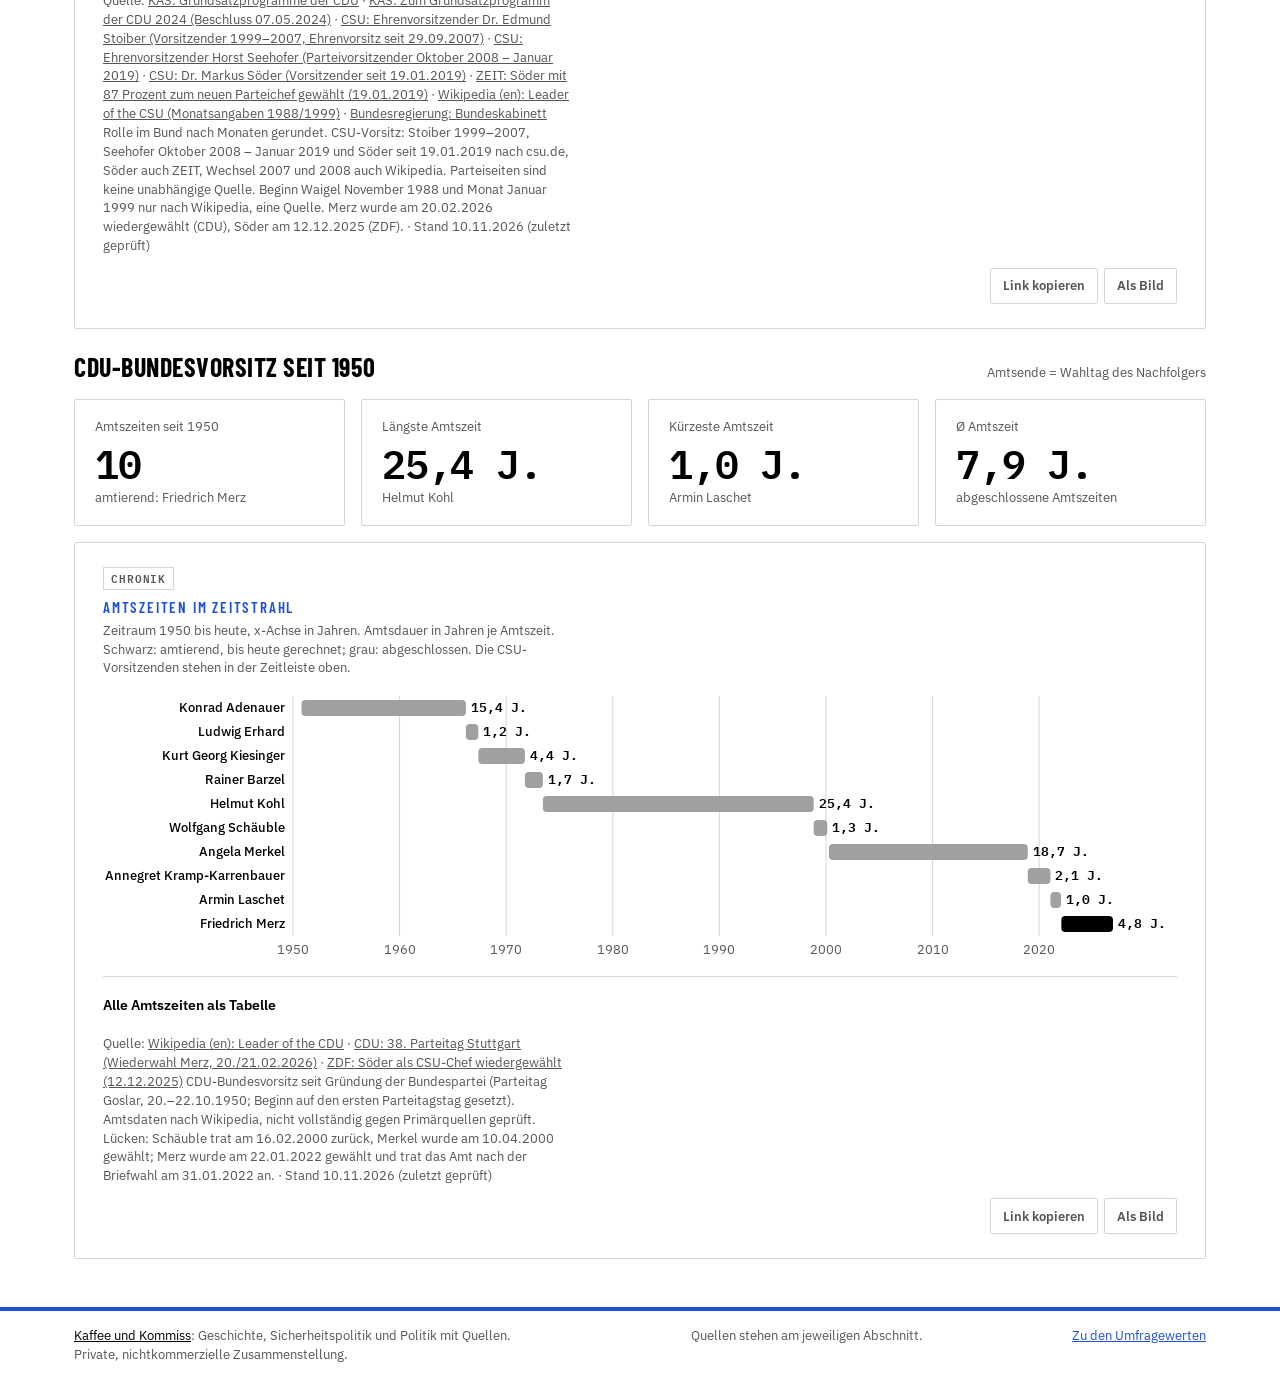
==== commit 2337beb9: "Fußzeile/Untertitel: Reihenfolge Geschichte, Sicherheitspolitik, Politik wie Kopfleiste Co-Authored-" ====
--- a/partei.html
+++ b/partei.html
@@ -120,7 +120,7 @@
 
 <footer>
   <div class="wrap">
-    <p class="kk-satz"><a href="https://kaffeeundkommiss.github.io/">Kaffee und Kommiss</a>: Politik, Geschichte und Sicherheitspolitik mit Quellen. Private, nichtkommerzielle Zusammenstellung.</p>
+    <p class="kk-satz"><a href="https://kaffeeundkommiss.github.io/">Kaffee und Kommiss</a>: Geschichte, Sicherheitspolitik und Politik mit Quellen. Private, nichtkommerzielle Zusammenstellung.</p>
     <span>Quellen stehen am jeweiligen Abschnitt.</span>
     <span><a href="index.html">Zu den Umfragewerten</a></span>
   </div>
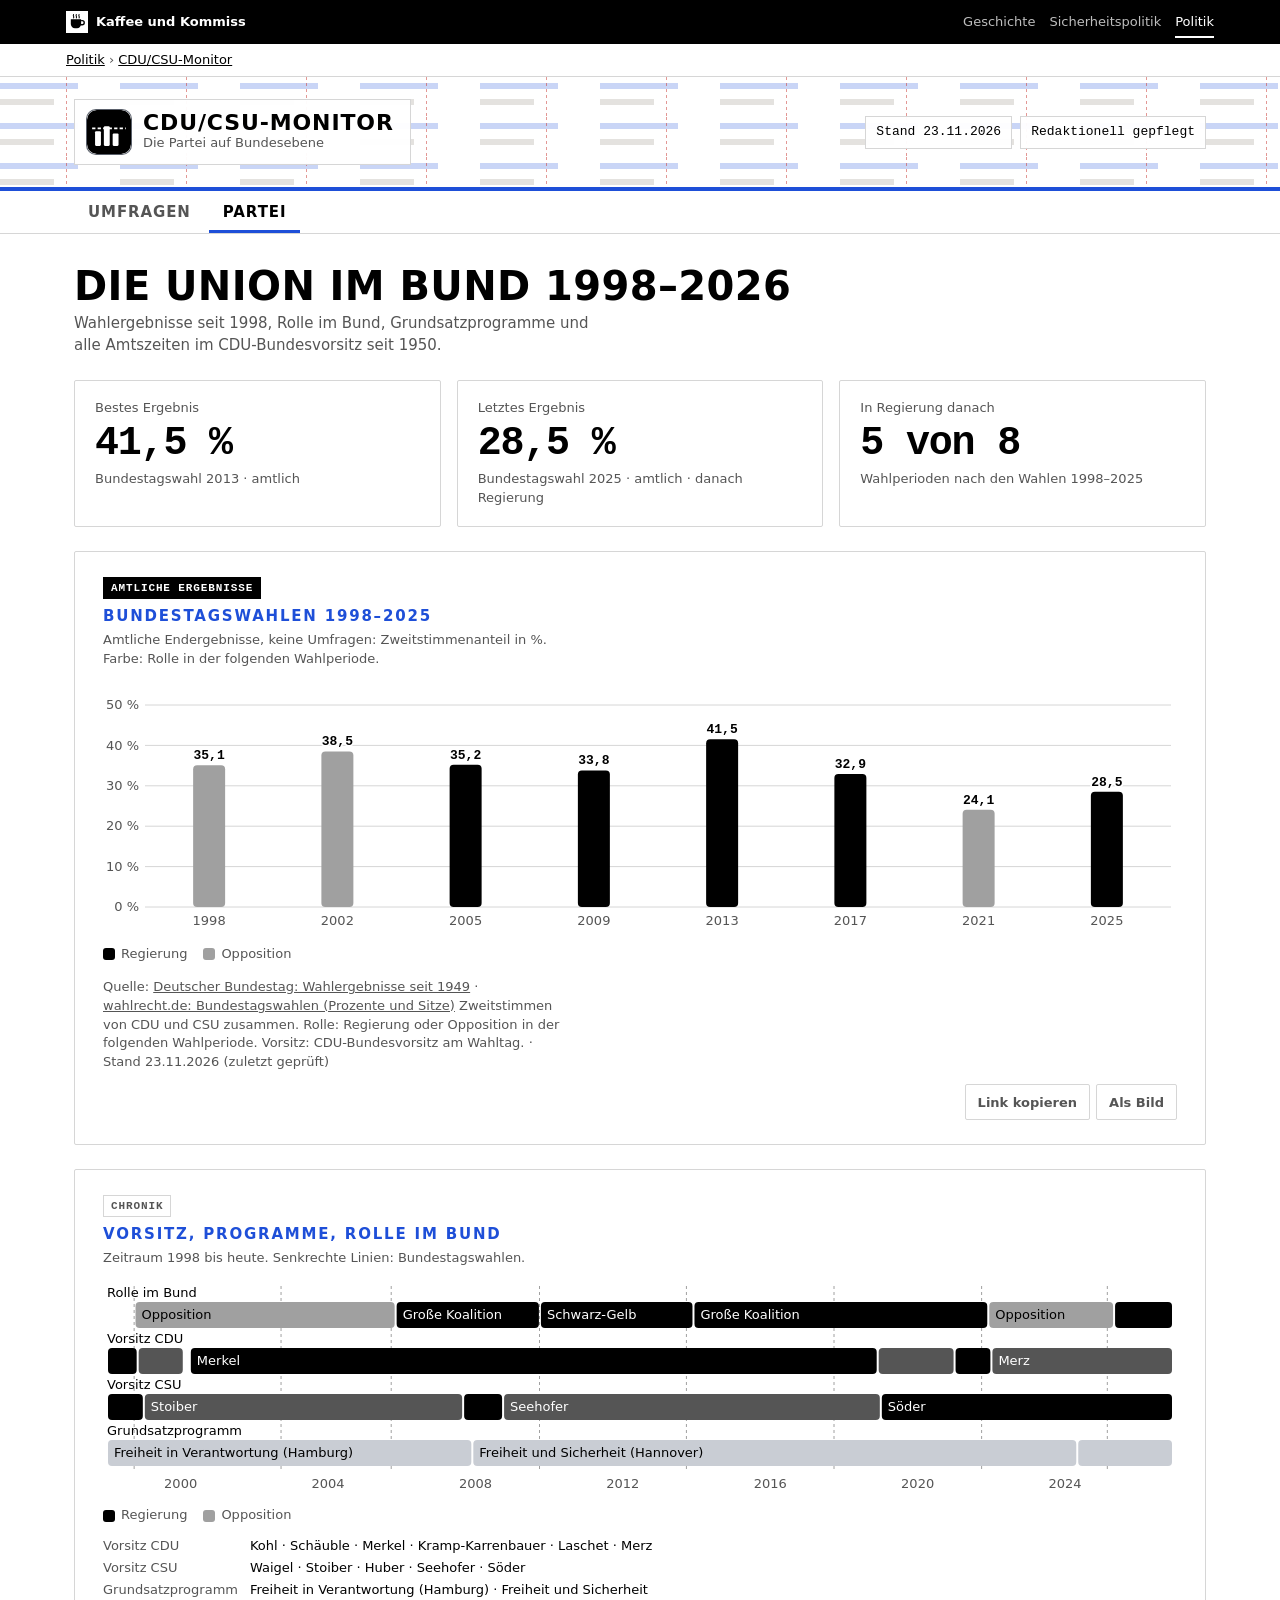
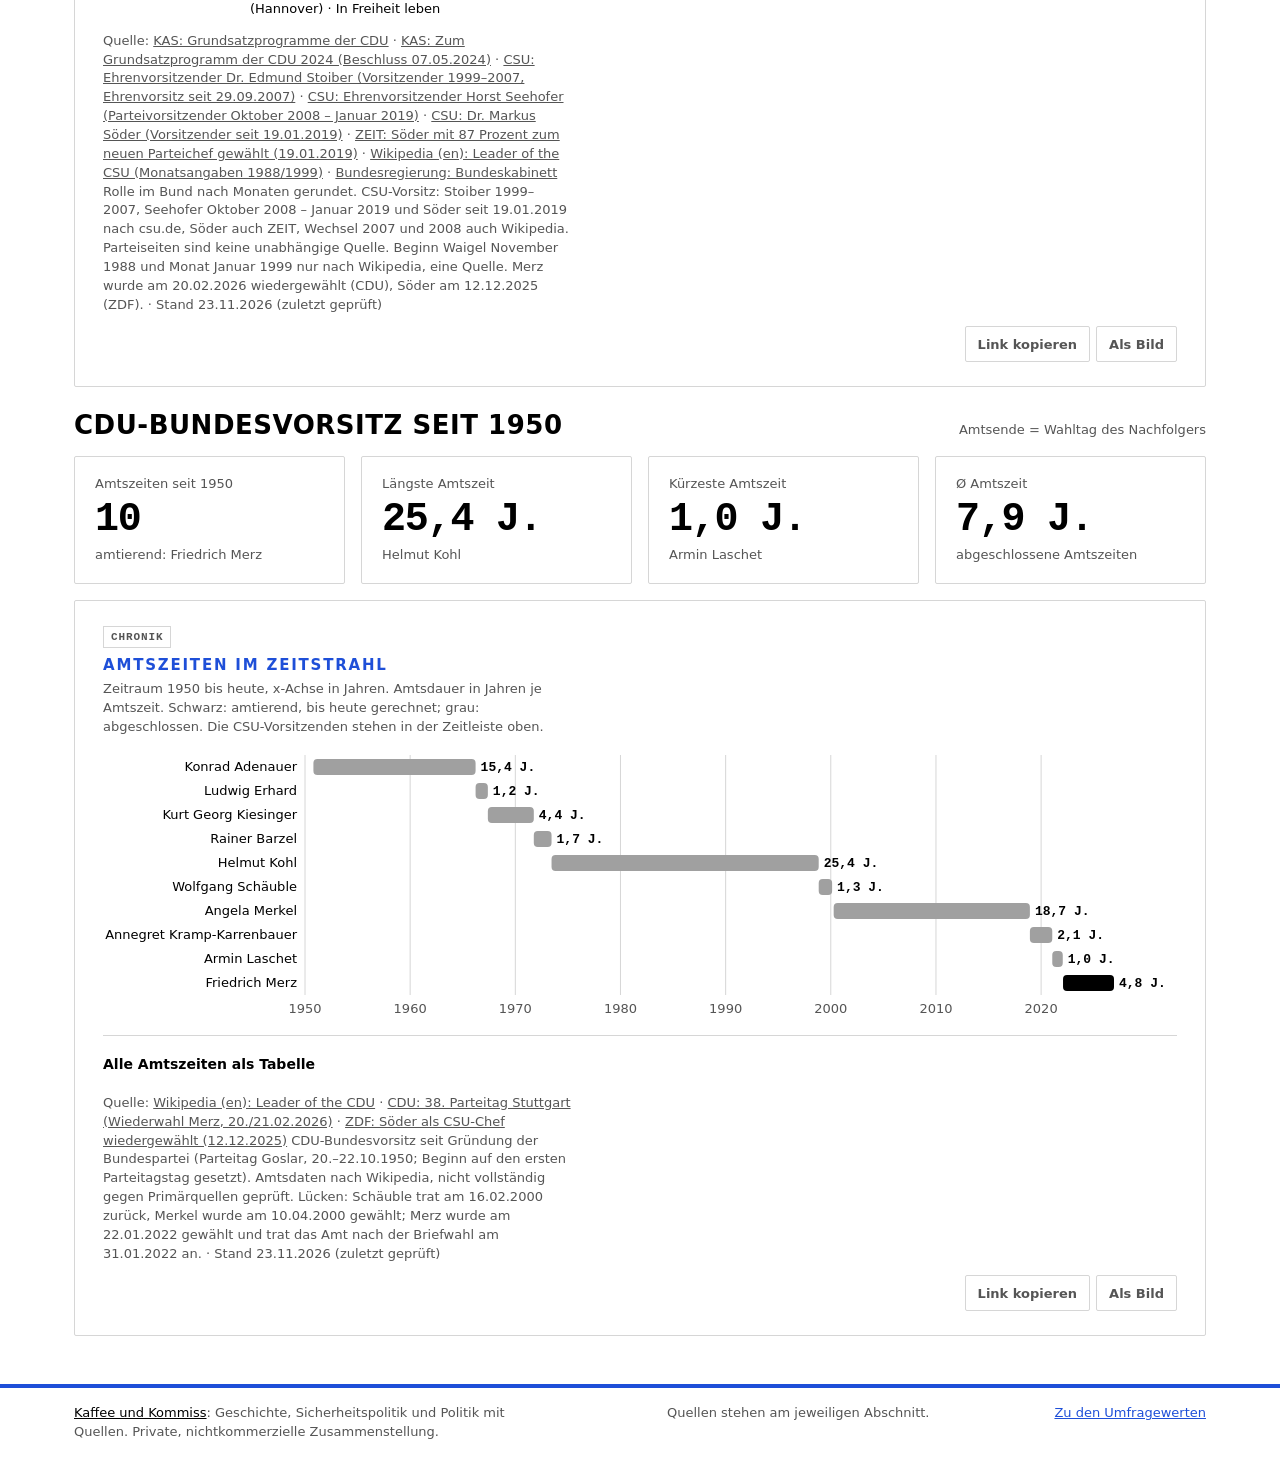
==== commit cd72ef92: "Schriften von kaffeeundkommiss.github.io statt Google Fonts laden Google-Fonts-Links und preconnect " ====
--- a/partei.html
+++ b/partei.html
@@ -28,9 +28,7 @@
 <meta name="theme-color" content="#000000">
 <meta name="apple-mobile-web-app-title" content="CDU/CSU-Monitor">
 <meta name="apple-mobile-web-app-capable" content="yes">
-<link rel="preconnect" href="https://fonts.googleapis.com">
-<link rel="preconnect" href="https://fonts.gstatic.com" crossorigin>
-<link href="https://fonts.googleapis.com/css2?family=Barlow+Condensed:wght@500;600;700&family=IBM+Plex+Sans:wght@400;500;600;700&family=IBM+Plex+Mono:wght@400;500;600&display=swap" rel="stylesheet">
+<link rel="stylesheet" href="https://kaffeeundkommiss.github.io/schriften/schriften.css">
 <link rel="stylesheet" href="basis.css">
 <link rel="stylesheet" href="partei.css?v=2">
 <link rel="stylesheet" href="bereich.css?v=3">
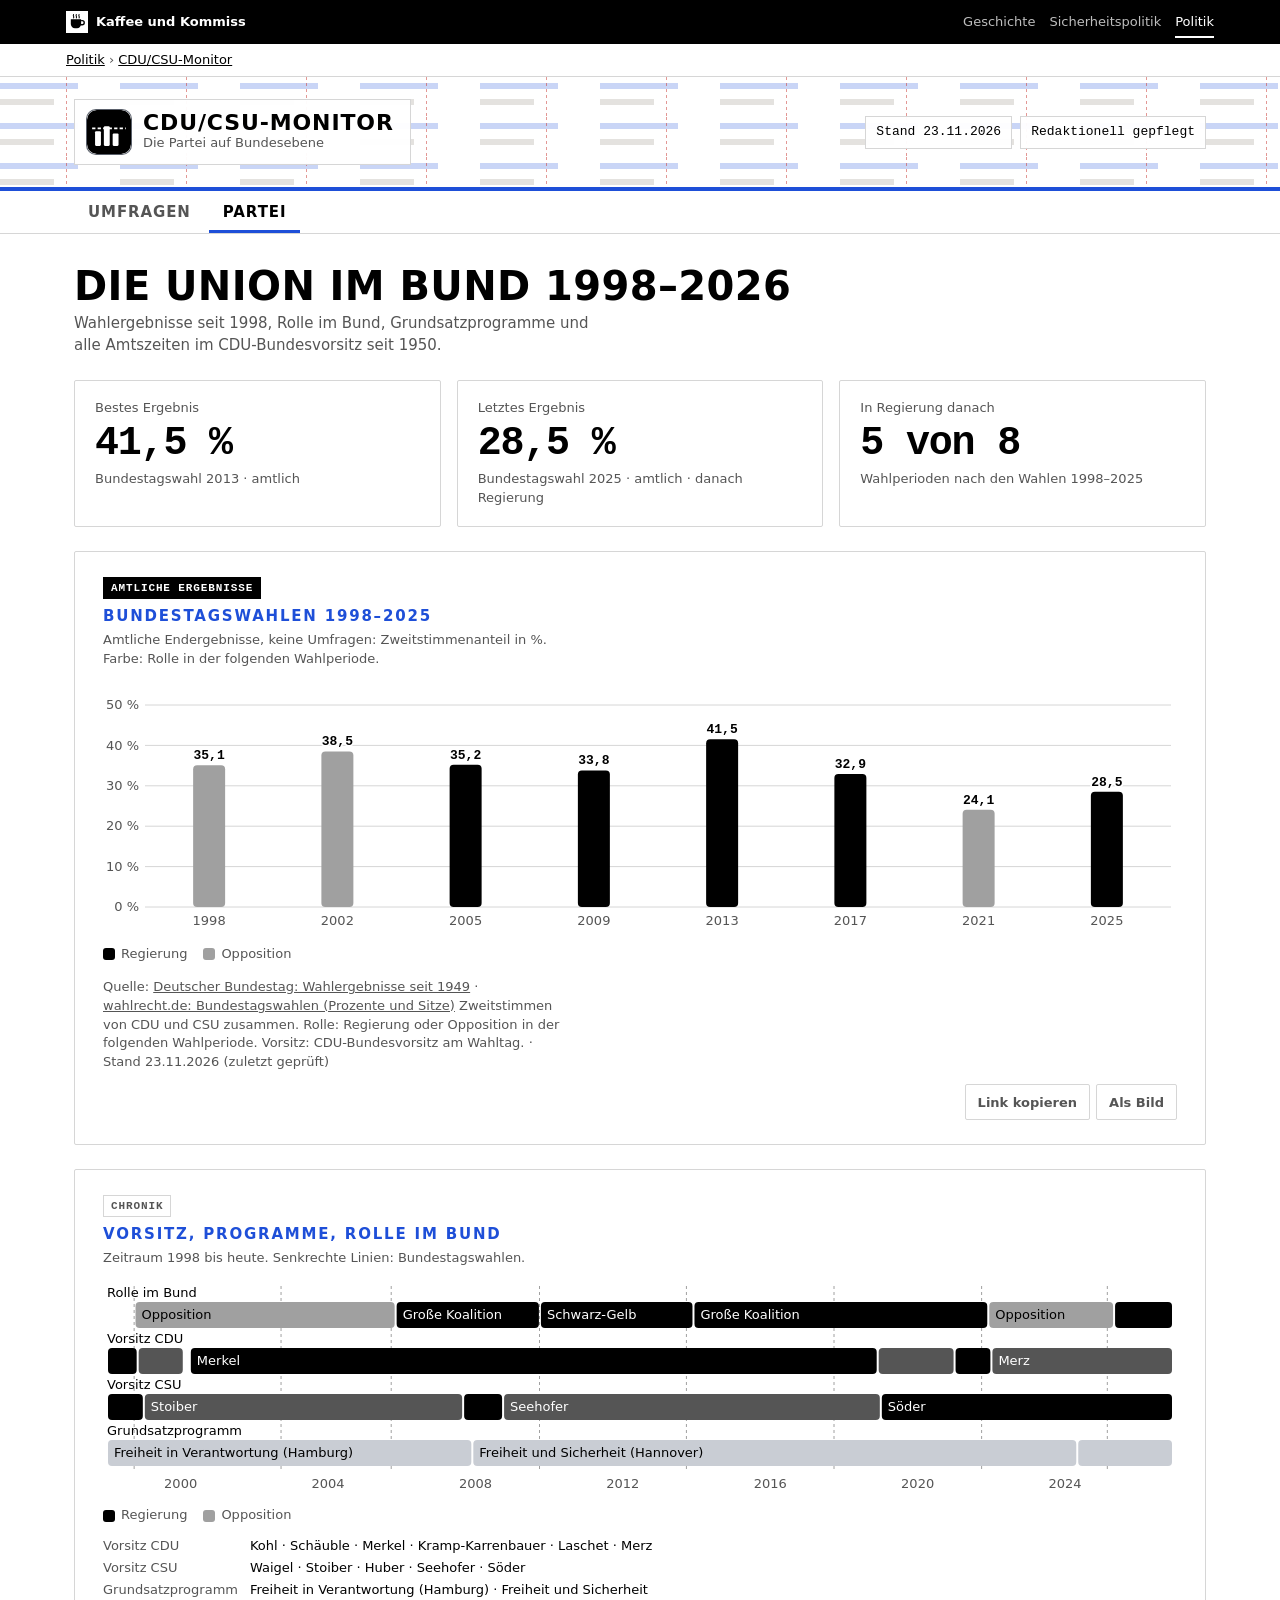
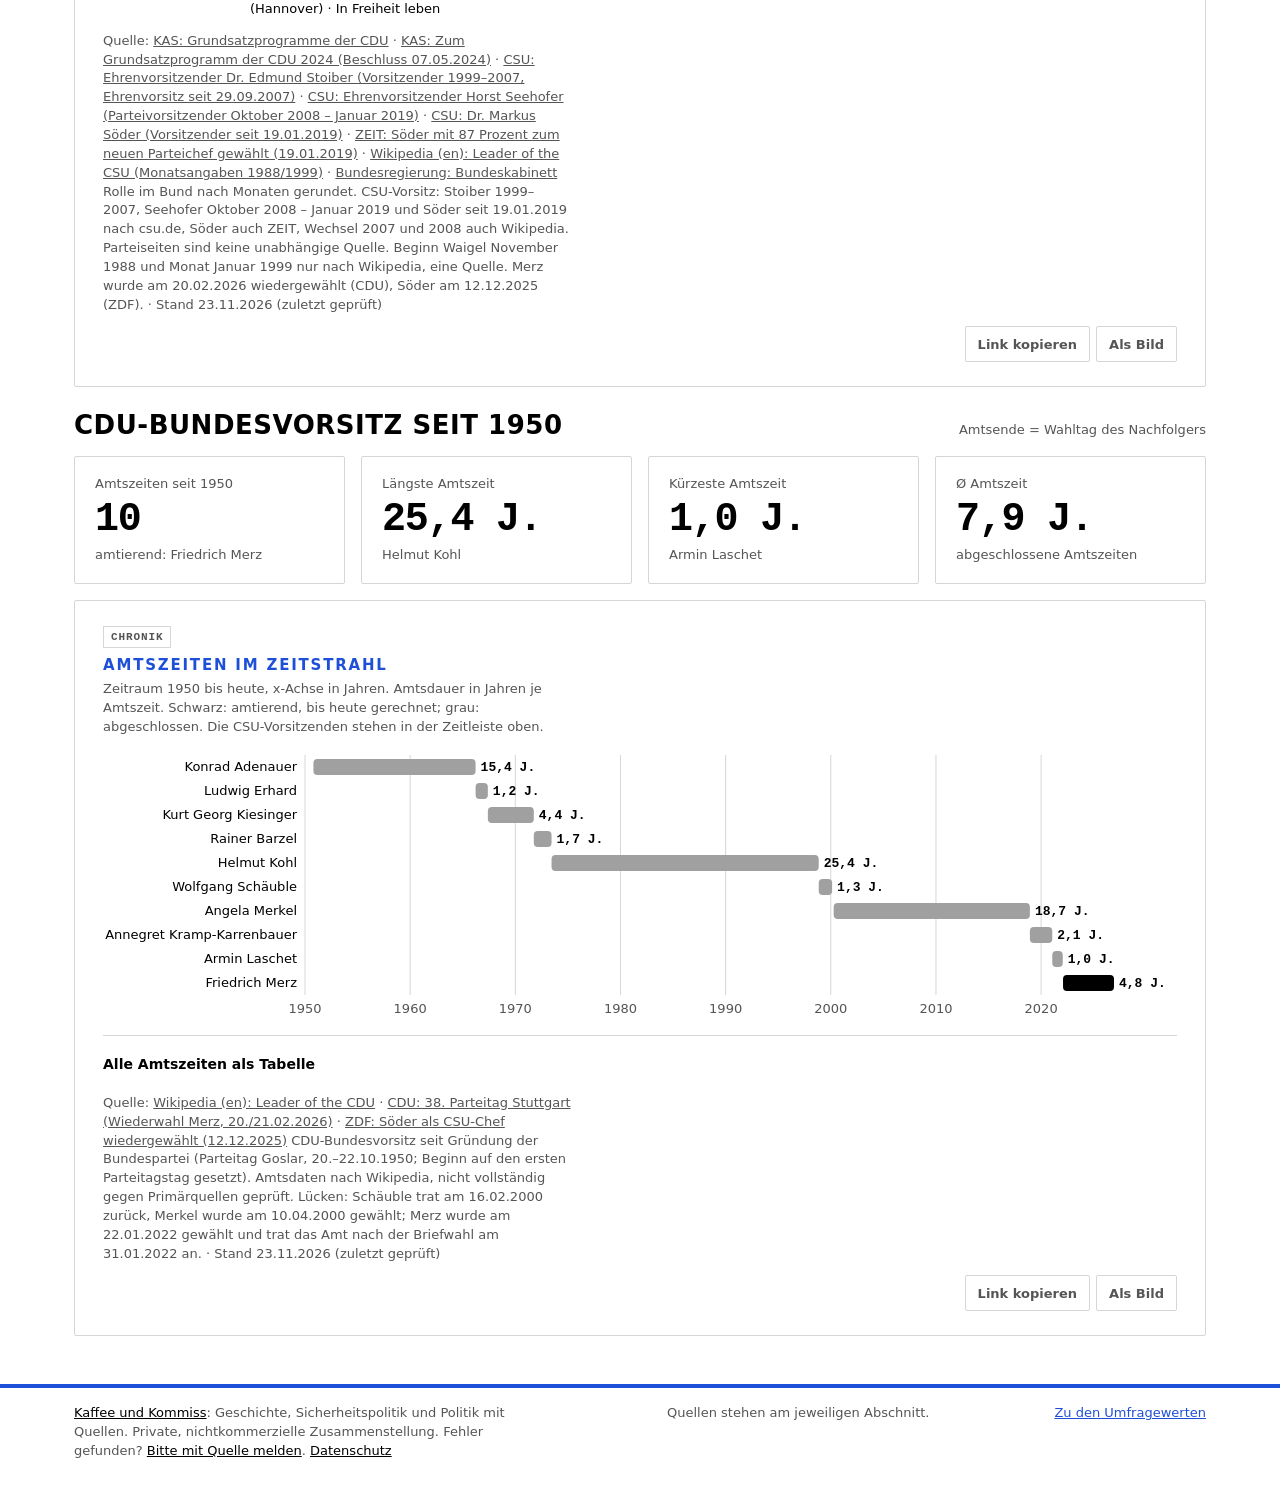
==== commit 7967f9f4: "Fußzeile: Meldeweg und Datenschutz verlinken „Bitte mit Quelle melden“ verweist auf https://kaffeeun" ====
--- a/partei.html
+++ b/partei.html
@@ -118,7 +118,7 @@
 
 <footer>
   <div class="wrap">
-    <p class="kk-satz"><a href="https://kaffeeundkommiss.github.io/">Kaffee und Kommiss</a>: Geschichte, Sicherheitspolitik und Politik mit Quellen. Private, nichtkommerzielle Zusammenstellung.</p>
+    <p class="kk-satz"><a href="https://kaffeeundkommiss.github.io/">Kaffee und Kommiss</a>: Geschichte, Sicherheitspolitik und Politik mit Quellen. Private, nichtkommerzielle Zusammenstellung. Fehler gefunden? <a href="https://kaffeeundkommiss.github.io/kontakt/">Bitte mit Quelle melden</a>. <a href="https://kaffeeundkommiss.github.io/kontakt/#datenschutz">Datenschutz</a></p>
     <span>Quellen stehen am jeweiligen Abschnitt.</span>
     <span><a href="index.html">Zu den Umfragewerten</a></span>
   </div>
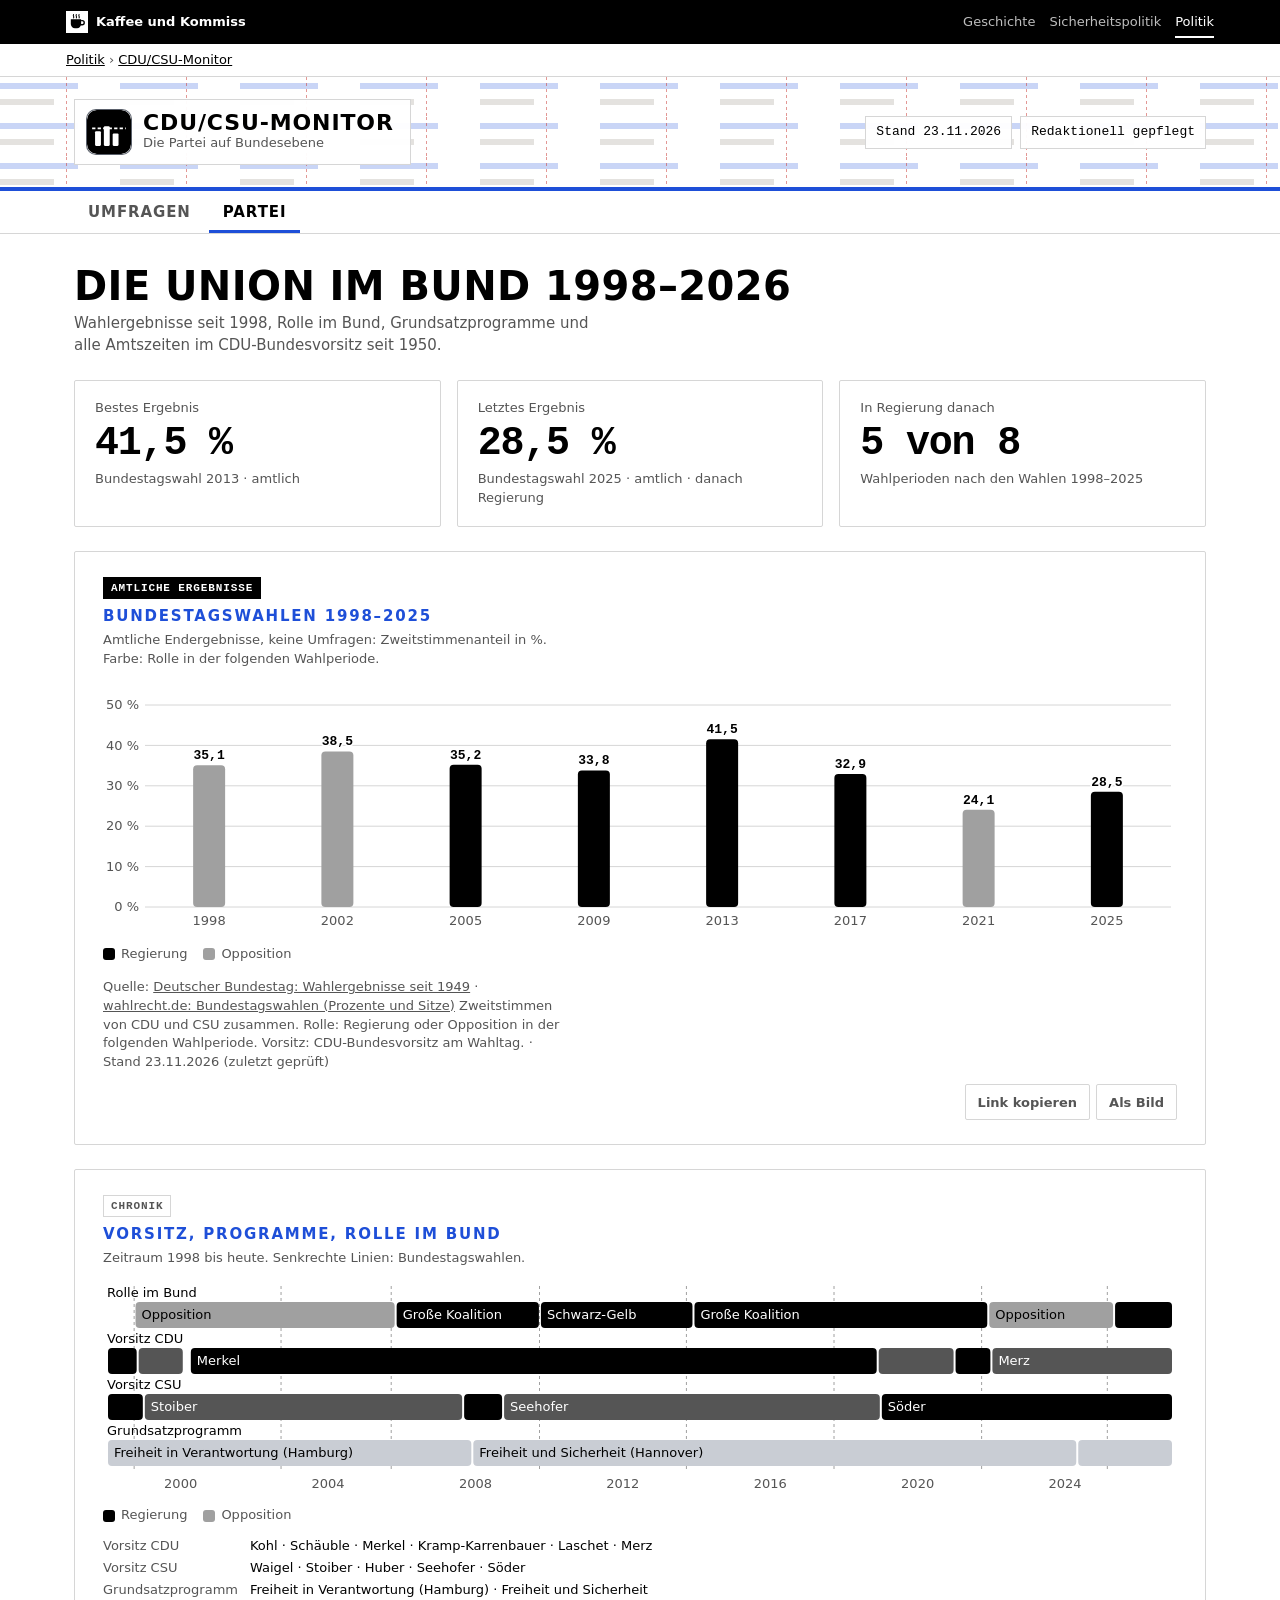
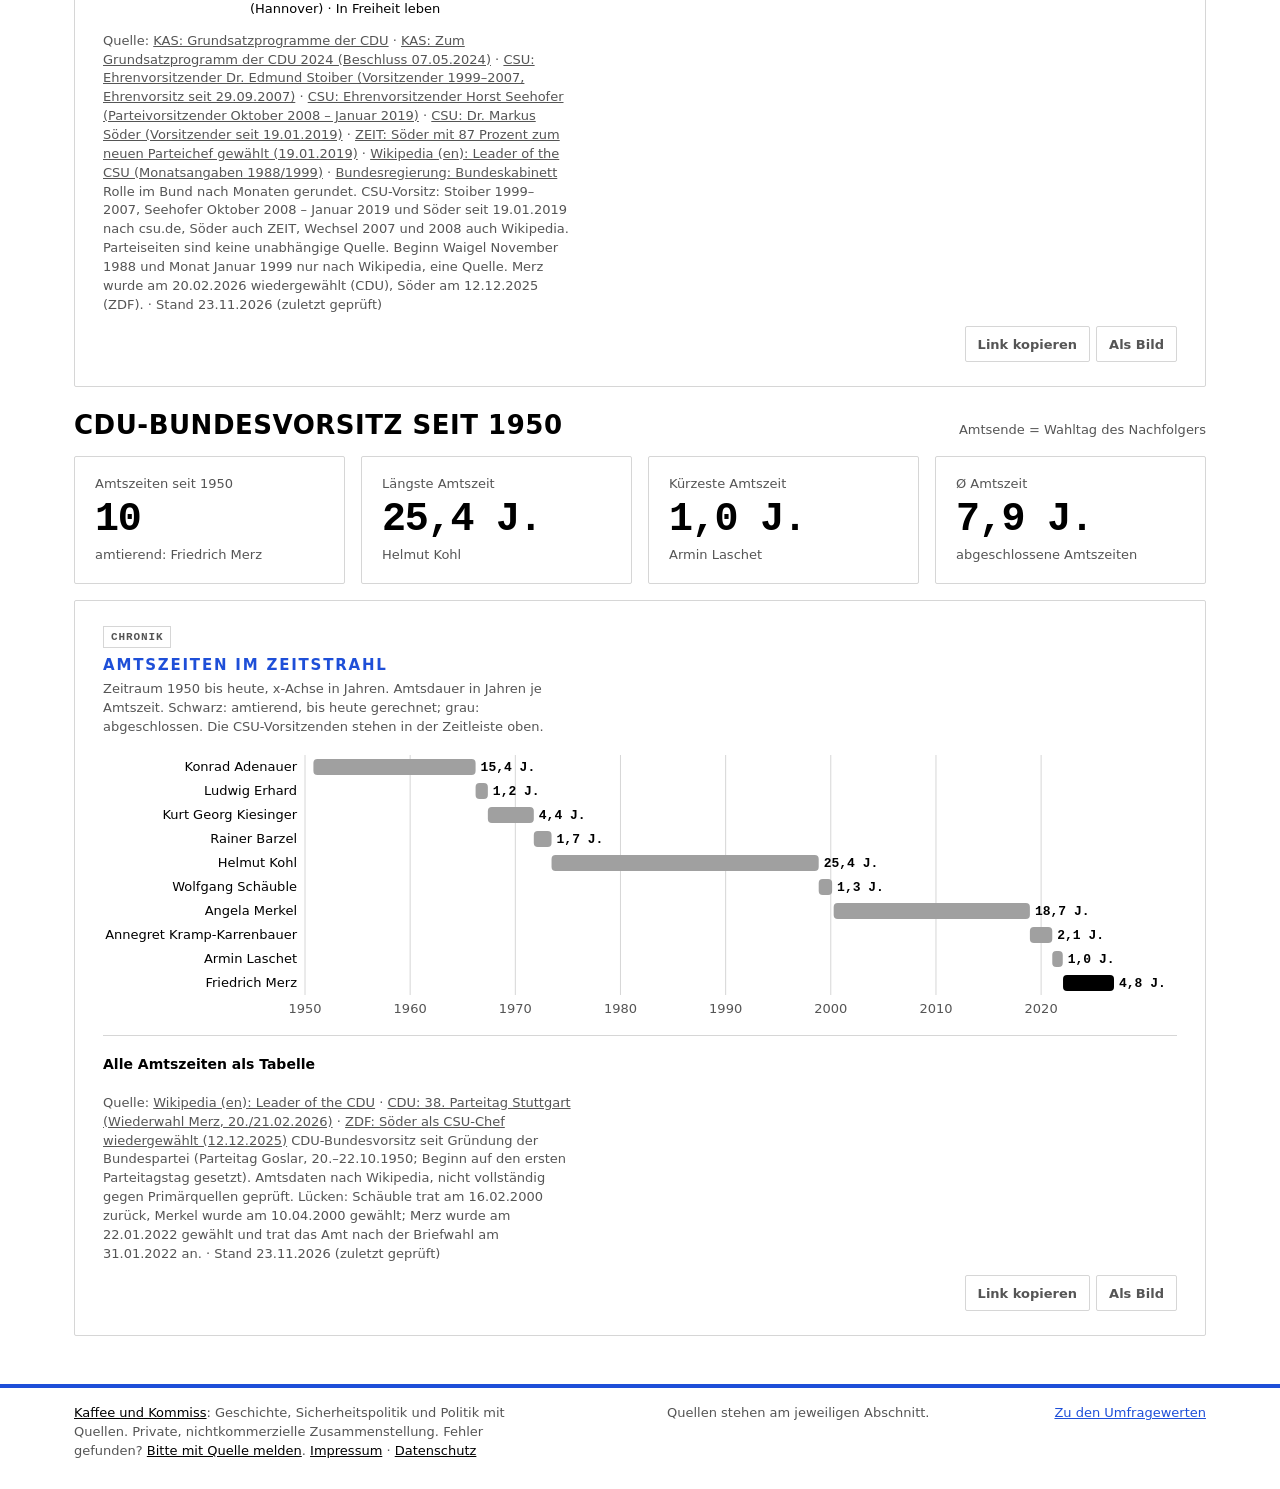
==== commit 3eabbec3: "Fußzeile: Link Impressum ergänzen Co-Authored-By: Claude Opus 5.5 <noreply@anthropic.com> Claude-Ses" ====
--- a/partei.html
+++ b/partei.html
@@ -118,7 +118,7 @@
 
 <footer>
   <div class="wrap">
-    <p class="kk-satz"><a href="https://kaffeeundkommiss.github.io/">Kaffee und Kommiss</a>: Geschichte, Sicherheitspolitik und Politik mit Quellen. Private, nichtkommerzielle Zusammenstellung. Fehler gefunden? <a href="https://kaffeeundkommiss.github.io/kontakt/">Bitte mit Quelle melden</a>. <a href="https://kaffeeundkommiss.github.io/kontakt/#datenschutz">Datenschutz</a></p>
+    <p class="kk-satz"><a href="https://kaffeeundkommiss.github.io/">Kaffee und Kommiss</a>: Geschichte, Sicherheitspolitik und Politik mit Quellen. Private, nichtkommerzielle Zusammenstellung. Fehler gefunden? <a href="https://kaffeeundkommiss.github.io/kontakt/">Bitte mit Quelle melden</a>. <a href="https://kaffeeundkommiss.github.io/kontakt/#impressum">Impressum</a> · <a href="https://kaffeeundkommiss.github.io/kontakt/#datenschutz">Datenschutz</a></p>
     <span>Quellen stehen am jeweiligen Abschnitt.</span>
     <span><a href="index.html">Zu den Umfragewerten</a></span>
   </div>
